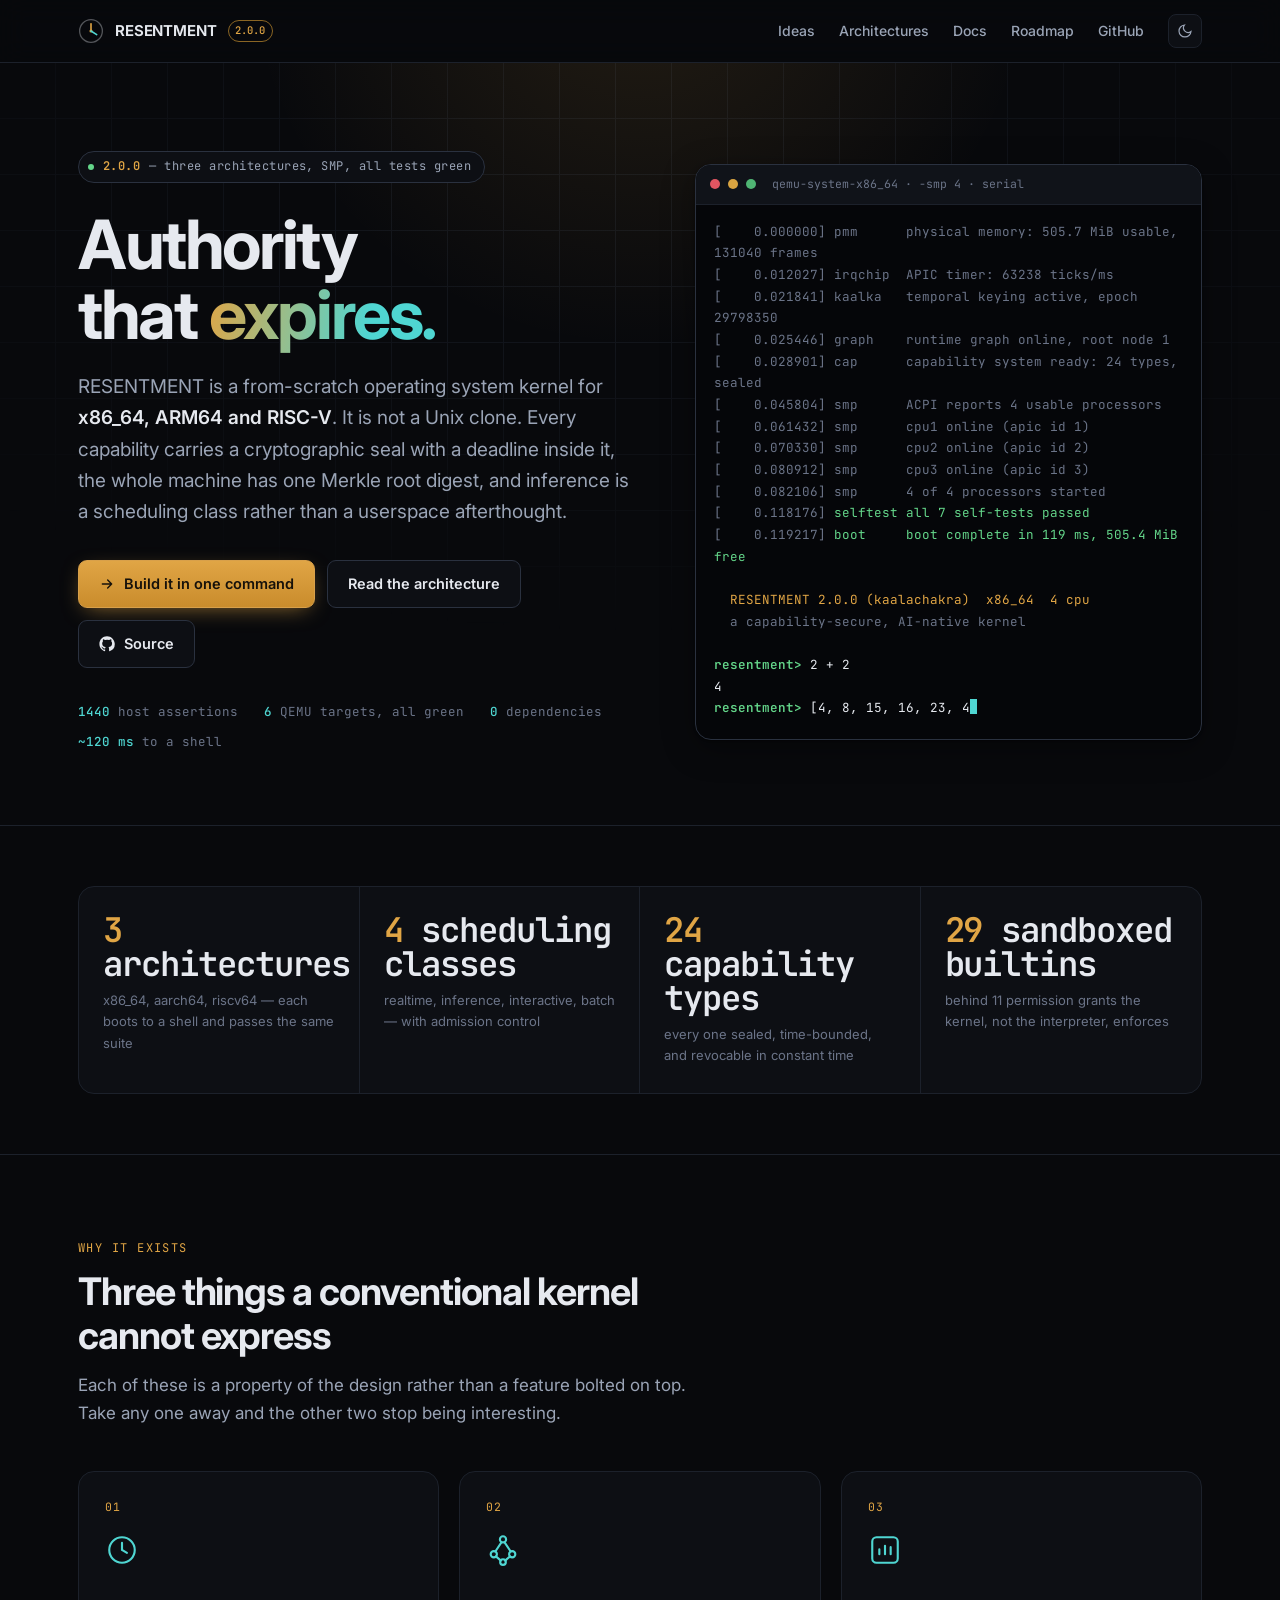
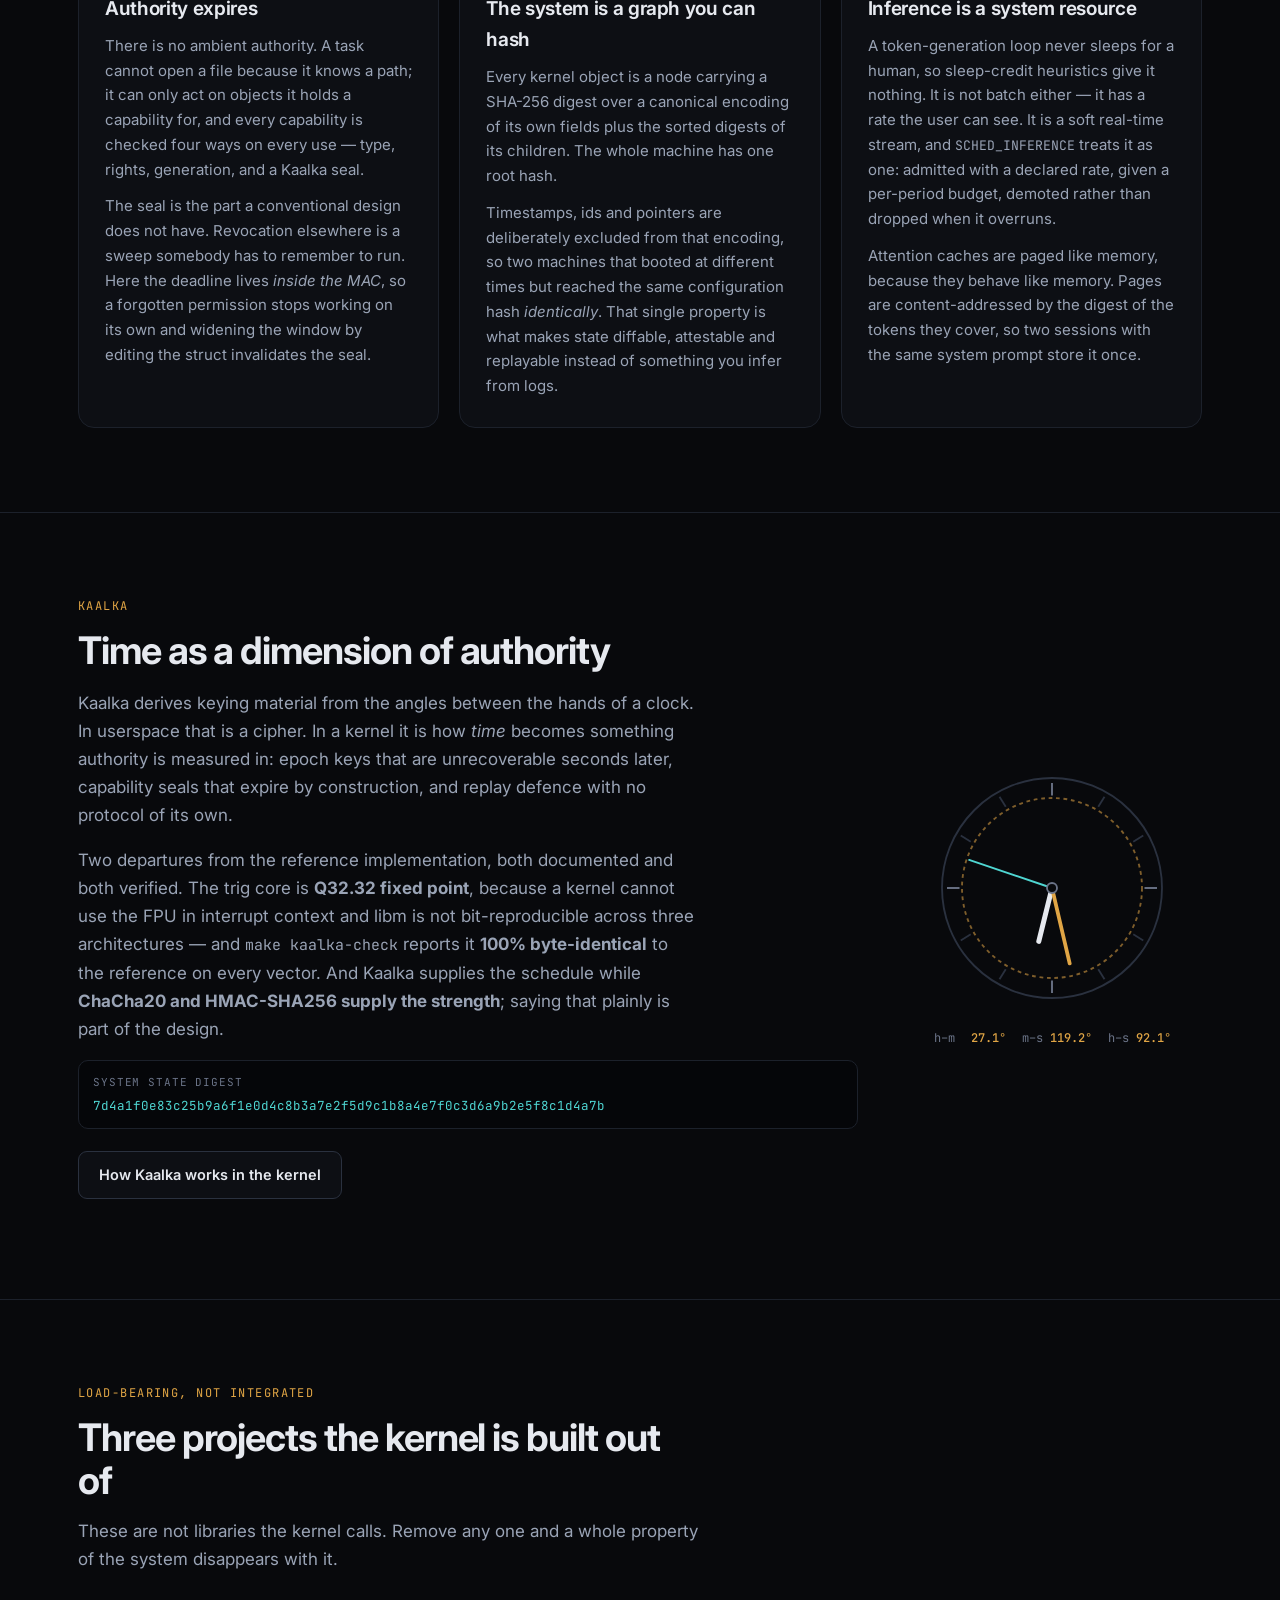
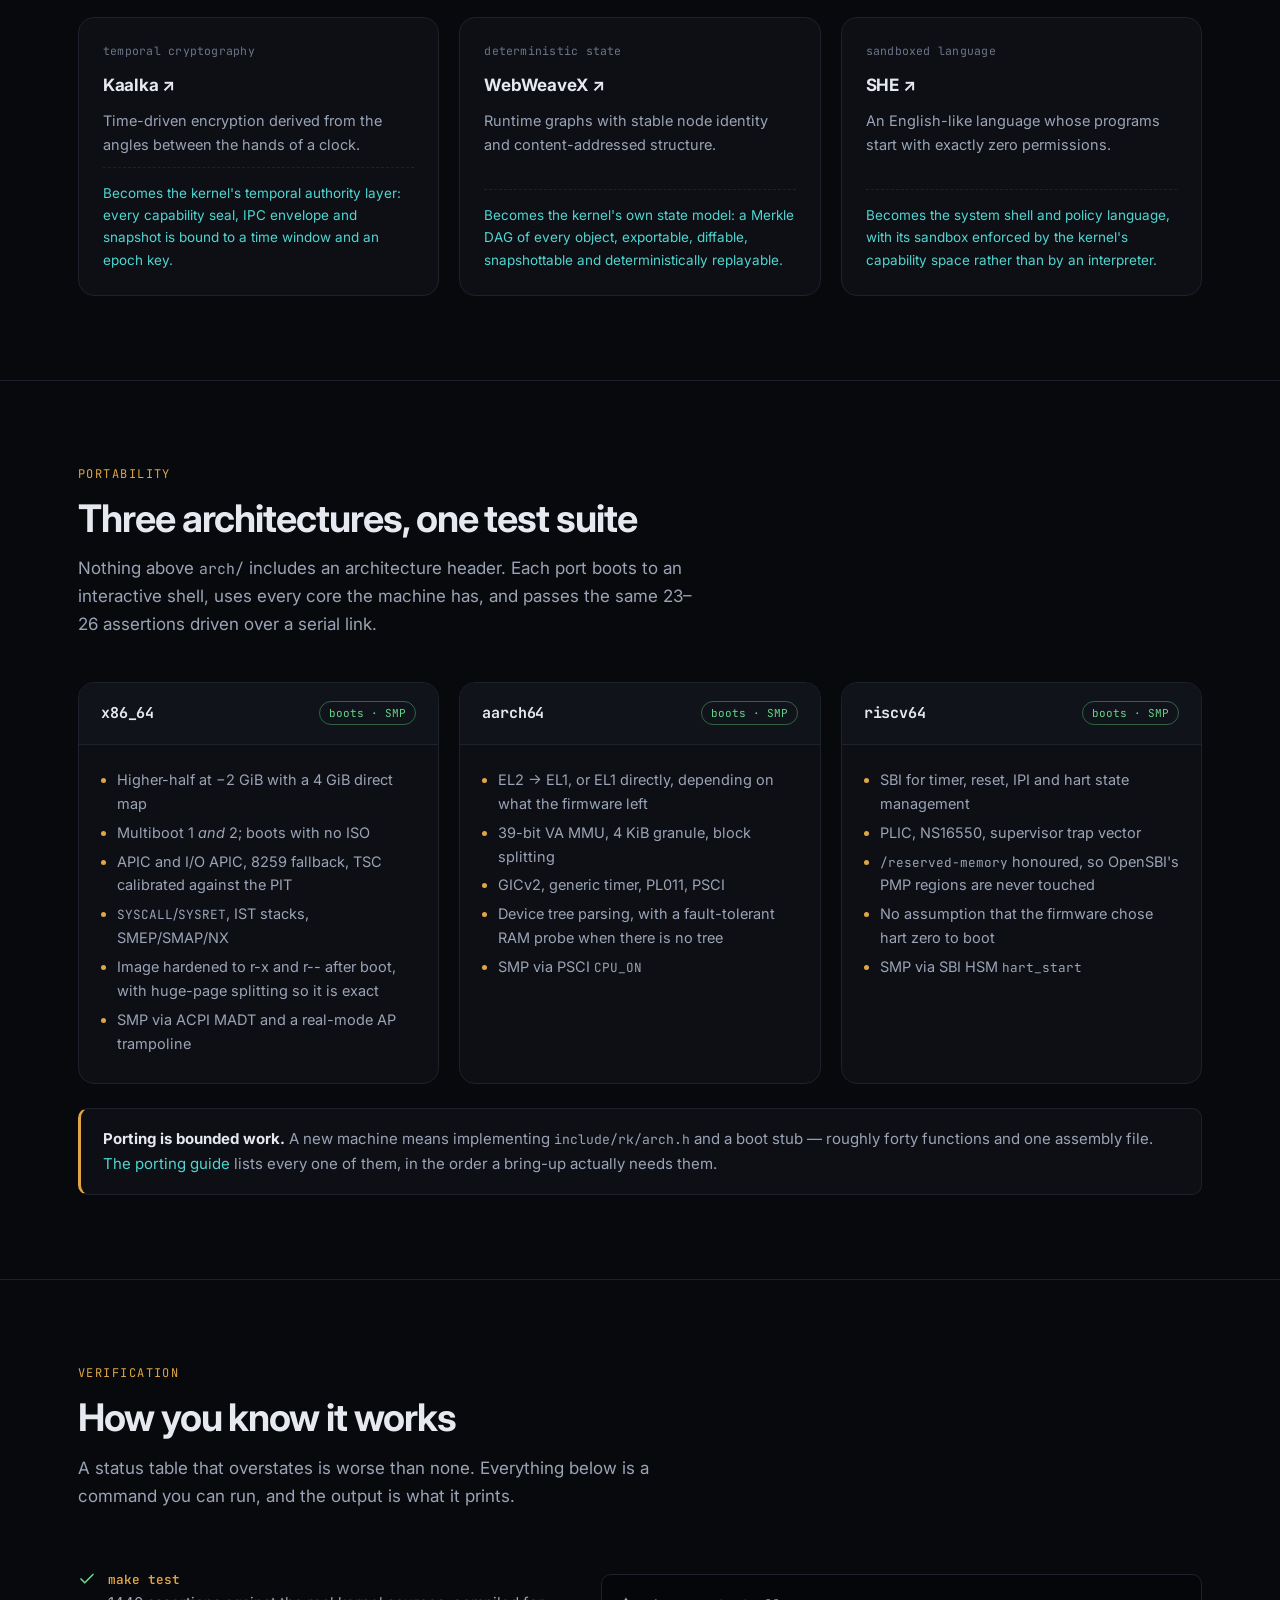
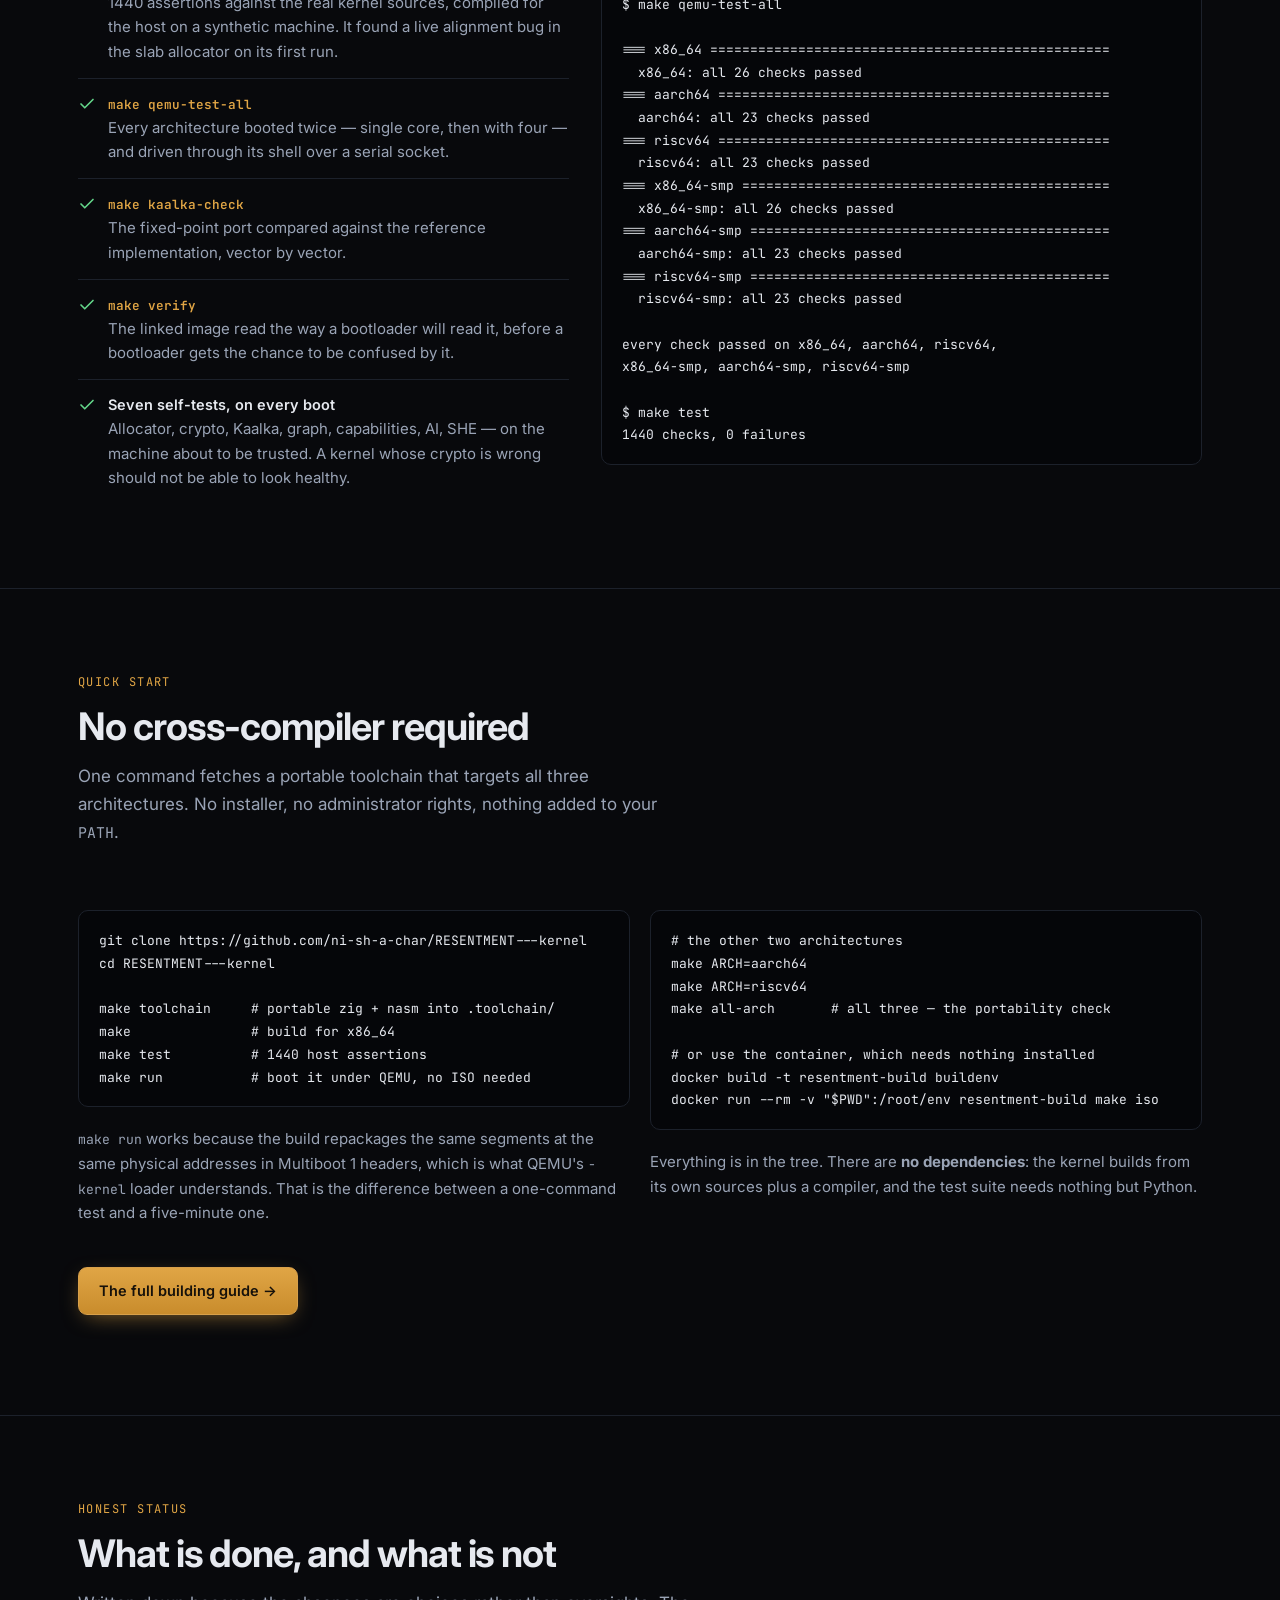
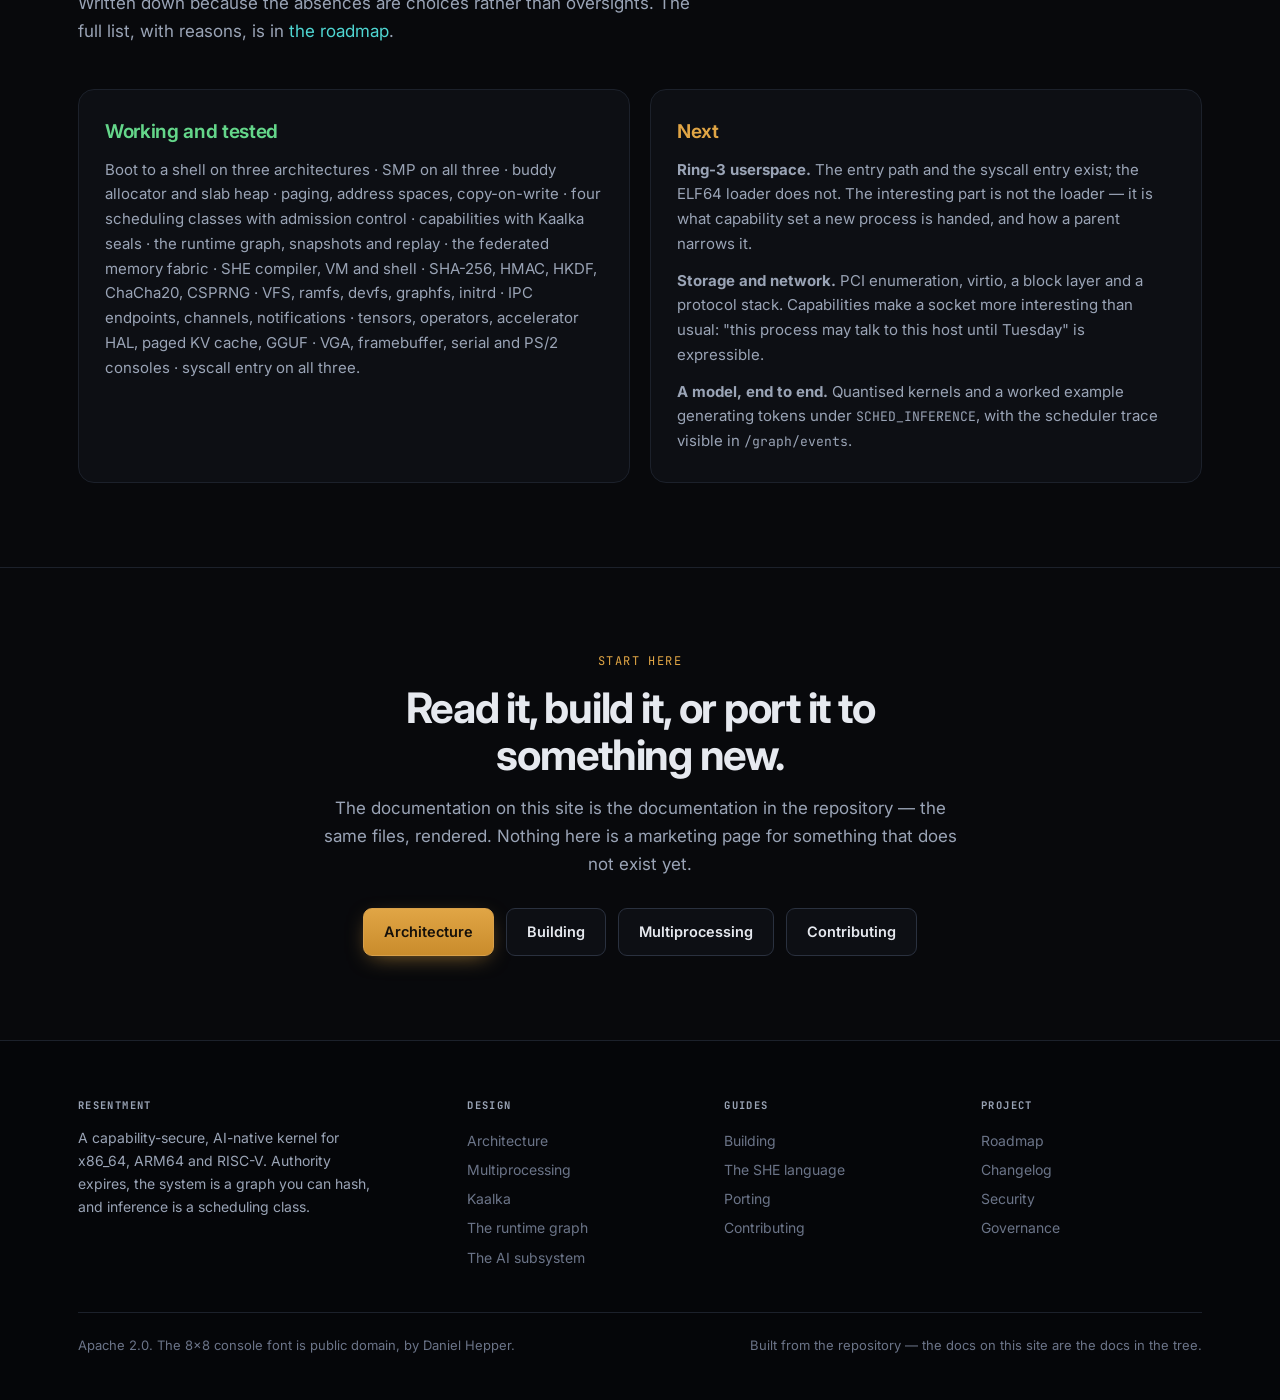
==== web/index.html @ 6e33d7c9 "Add the documentation site, the project files, and version 2.0.0 A kernel nobody can evaluate is a k" ====
<!doctype html>
<html lang="en" data-theme="dark">
<head>
<meta charset="utf-8">
<meta name="viewport" content="width=device-width, initial-scale=1">
<title>RESENTMENT — a capability-secure, AI-native kernel</title>
<meta name="description" content="RESENTMENT is a from-scratch operating system kernel for x86_64, ARM64 and RISC-V. Authority expires by construction, the whole machine has one Merkle root digest, and inference is a first-class scheduling class.">
<meta name="theme-color" content="#08090c">
<link rel="canonical" href="https://ni-sh-a-char.github.io/RESENTMENT---kernel/">

<meta property="og:type" content="website">
<meta property="og:title" content="RESENTMENT — a capability-secure, AI-native kernel">
<meta property="og:description" content="Authority expires. The system is a graph you can hash. Inference is a scheduling class. Three architectures, SMP, 1440 host assertions and six QEMU targets.">
<meta property="og:url" content="https://ni-sh-a-char.github.io/RESENTMENT---kernel/">
<meta property="og:image" content="https://ni-sh-a-char.github.io/RESENTMENT---kernel/og.svg">
<meta name="twitter:card" content="summary_large_image">

<link rel="icon" href="favicon.svg" type="image/svg+xml">
<link rel="preconnect" href="https://fonts.googleapis.com">
<link rel="preconnect" href="https://fonts.gstatic.com" crossorigin>
<link href="https://fonts.googleapis.com/css2?family=Inter:wght@400;500;600;700&family=JetBrains+Mono:wght@400;500;600&display=swap" rel="stylesheet">
<link rel="stylesheet" href="style.css">
<script>
try {
  var t = localStorage.getItem("resentment-theme");
  if (t) document.documentElement.setAttribute("data-theme", t);
} catch (e) {}
</script>
</head>
<body>

<header class="top">
  <div class="wrap">
    <a class="brand" href="index.html">
      <svg viewBox="0 0 32 32" fill="none" aria-hidden="true">
        <circle cx="16" cy="16" r="14" stroke="currentColor" stroke-width="1.6" opacity=".35"/>
        <circle cx="16" cy="16" r="1.9" fill="#e0a545"/>
        <path d="M16 16V7" stroke="#e0a545" stroke-width="2" stroke-linecap="round"/>
        <path d="M16 16l7 4.5" stroke="#4fd6d2" stroke-width="2" stroke-linecap="round"/>
      </svg>
      RESENTMENT
      <span class="ver">2.0.0</span>
    </a>
    <nav>
      <a href="#ideas" class="hide-sm">Ideas</a>
      <a href="#arch" class="hide-sm">Architectures</a>
      <a href="architecture.html">Docs</a>
      <a href="roadmap.html" class="hide-sm">Roadmap</a>
      <a href="https://github.com/ni-sh-a-char/RESENTMENT---kernel" target="_blank" rel="noopener">GitHub</a>
      <button class="icon-btn" id="theme" type="button" aria-label="Switch between light and dark">
        <svg viewBox="0 0 24 24" fill="none" stroke="currentColor" stroke-width="1.8" stroke-linecap="round"><path d="M21 12.8A9 9 0 1 1 11.2 3a7 7 0 0 0 9.8 9.8z"/></svg>
      </button>
    </nav>
  </div>
</header>

<!-- ============================================================ hero -->
<div class="hero">
  <div class="wrap">
    <div class="hero-grid">
      <div>
        <span class="eyebrow"><span class="pulse"></span> <b>2.0.0</b> — three architectures, SMP, all tests green</span>

        <h1 class="display">Authority<br>that <span class="grad">expires.</span></h1>

        <p class="lede">
          RESENTMENT is a from-scratch operating system kernel for <strong>x86_64,
          ARM64 and RISC-V</strong>. It is not a Unix clone. Every capability
          carries a cryptographic seal with a deadline inside it, the whole
          machine has one Merkle root digest, and inference is a scheduling
          class rather than a userspace afterthought.
        </p>

        <div class="cta">
          <a class="btn primary" href="building.html">
            <svg viewBox="0 0 24 24" fill="none" stroke="currentColor" stroke-width="2" stroke-linecap="round" stroke-linejoin="round"><path d="M5 12h14M13 6l6 6-6 6"/></svg>
            Build it in one command
          </a>
          <a class="btn" href="architecture.html">Read the architecture</a>
          <a class="btn" href="https://github.com/ni-sh-a-char/RESENTMENT---kernel" target="_blank" rel="noopener">
            <svg viewBox="0 0 24 24" fill="currentColor" aria-hidden="true"><path d="M12 .5C5.7.5.6 5.6.6 11.9c0 5 3.3 9.3 7.8 10.8.6.1.8-.2.8-.6v-2c-3.2.7-3.9-1.5-3.9-1.5-.5-1.3-1.3-1.7-1.3-1.7-1-.7.1-.7.1-.7 1.2.1 1.8 1.2 1.8 1.2 1 1.8 2.7 1.3 3.4 1 .1-.8.4-1.3.8-1.6-2.6-.3-5.3-1.3-5.3-5.8 0-1.3.5-2.3 1.2-3.1-.1-.3-.5-1.5.1-3.1 0 0 1-.3 3.2 1.2a11 11 0 0 1 5.8 0c2.2-1.5 3.2-1.2 3.2-1.2.6 1.6.2 2.8.1 3.1.8.8 1.2 1.8 1.2 3.1 0 4.5-2.7 5.5-5.3 5.8.4.4.8 1.1.8 2.2v3.3c0 .3.2.7.8.6a11.4 11.4 0 0 0 7.8-10.8C23.4 5.6 18.3.5 12 .5z"/></svg>
            Source
          </a>
        </div>

        <div class="hero-meta">
          <span><b>1440</b> host assertions</span>
          <span><b>6</b> QEMU targets, all green</span>
          <span><b>0</b> dependencies</span>
          <span><b>~120 ms</b> to a shell</span>
        </div>
      </div>

      <!-- The transcript below is real output, kept in the markup so it reads
           correctly without JavaScript; site.js retypes it. -->
      <div class="term">
        <div class="term-bar"><i></i><i></i><i></i><span>qemu-system-x86_64 · -smp 4 · serial</span></div>
        <div class="term-body" id="term"><span class="t">[    0.000000] </span><span class="t">pmm      physical memory: 505.7 MiB usable, 131040 frames</span>
<span class="t">[    0.021841] </span><span class="t">kaalka   temporal keying active, epoch 29798350</span>
<span class="t">[    0.025446] </span><span class="t">graph    runtime graph online, root node 1</span>
<span class="t">[    0.045804] </span><span class="t">smp      ACPI reports 4 usable processors</span>
<span class="t">[    0.082106] </span><span class="t">smp      4 of 4 processors started</span>
<span class="t">[    0.118176] </span><span class="ok">selftest all 7 self-tests passed</span>
<span class="t">[    0.119217] </span><span class="ok">boot     boot complete in 119 ms, 505.4 MiB free</span>

<span class="k">  RESENTMENT 2.0.0 (kaalachakra)  x86_64  4 cpu</span>
<span class="cm">  a capability-secure, AI-native kernel</span>

<span class="p">resentment&gt; </span>2 + 2
<span class="in">4</span>
<span class="p">resentment&gt; </span>now()
<span class="k">not allowed to now.</span>
<span class="cm">  This script was not granted permission to read the clock.</span>
<span class="p">resentment&gt; </span>.allow time
<span class="ok">granted permission to read the clock</span>
<span class="p">resentment&gt; </span>.digest
<span class="d">7d4a1f0e83c25b9a6f1e0d4c8b3a7e2f5d9c1b8a4e7f0c3d6a9b2e5f8c1d4a7b</span></div>
      </div>
    </div>
  </div>
</div>

<!-- =========================================================== stats -->
<section class="tight">
  <div class="wrap">
    <div class="stats">
      <div class="stat"><div class="n"><em>3</em> architectures</div><div class="l">x86_64, aarch64, riscv64 — each boots to a shell and passes the same suite</div></div>
      <div class="stat"><div class="n"><em>4</em> scheduling classes</div><div class="l">realtime, inference, interactive, batch — with admission control</div></div>
      <div class="stat"><div class="n"><em>24</em> capability types</div><div class="l">every one sealed, time-bounded, and revocable in constant time</div></div>
      <div class="stat"><div class="n"><em>29</em> sandboxed builtins</div><div class="l">behind 11 permission grants the kernel, not the interpreter, enforces</div></div>
    </div>
  </div>
</section>

<!-- =========================================================== ideas -->
<section id="ideas">
  <div class="wrap">
    <div class="sec-head">
      <div class="sec-kicker">Why it exists</div>
      <h2>Three things a conventional kernel cannot express</h2>
      <p>Each of these is a property of the design rather than a feature bolted on top. Take any one away and the other two stop being interesting.</p>
    </div>

    <div class="grid-3">
      <div class="card">
        <span class="num">01</span>
        <svg class="glyph" viewBox="0 0 24 24" fill="none" stroke="currentColor" stroke-width="1.5"><circle cx="12" cy="12" r="9"/><path d="M12 7v5l3.5 2" stroke-linecap="round"/></svg>
        <h3>Authority expires</h3>
        <p>There is no ambient authority. A task cannot open a file because it knows a path; it can only act on objects it holds a capability for, and every capability is checked four ways on every use — type, rights, generation, and a Kaalka seal.</p>
        <p>The seal is the part a conventional design does not have. Revocation elsewhere is a sweep somebody has to remember to run. Here the deadline lives <em>inside the MAC</em>, so a forgotten permission stops working on its own and widening the window by editing the struct invalidates the seal.</p>
      </div>

      <div class="card">
        <span class="num">02</span>
        <svg class="glyph" viewBox="0 0 24 24" fill="none" stroke="currentColor" stroke-width="1.5"><circle cx="12" cy="4.5" r="2.2"/><circle cx="5.5" cy="15" r="2.2"/><circle cx="18.5" cy="15" r="2.2"/><circle cx="12" cy="20.5" r="2"/><path d="M11 6.4 6.7 12.9M13 6.4l4.3 6.5M7 16.5l3.5 3M17 16.5l-3.5 3" stroke-linecap="round"/></svg>
        <h3>The system is a graph you can hash</h3>
        <p>Every kernel object is a node carrying a SHA-256 digest over a canonical encoding of its own fields plus the sorted digests of its children. The whole machine has one root hash.</p>
        <p>Timestamps, ids and pointers are deliberately excluded from that encoding, so two machines that booted at different times but reached the same configuration hash <em>identically</em>. That single property is what makes state diffable, attestable and replayable instead of something you infer from logs.</p>
      </div>

      <div class="card">
        <span class="num">03</span>
        <svg class="glyph" viewBox="0 0 24 24" fill="none" stroke="currentColor" stroke-width="1.5"><rect x="3" y="3" width="18" height="18" rx="3"/><path d="M8 15v-3.5M12 15V9M16 15v-5" stroke-linecap="round"/></svg>
        <h3>Inference is a system resource</h3>
        <p>A token-generation loop never sleeps for a human, so sleep-credit heuristics give it nothing. It is not batch either — it has a rate the user can see. It is a soft real-time stream, and <code>SCHED_INFERENCE</code> treats it as one: admitted with a declared rate, given a per-period budget, demoted rather than dropped when it overruns.</p>
        <p>Attention caches are paged like memory, because they behave like memory. Pages are content-addressed by the digest of the tokens they cover, so two sessions with the same system prompt store it once.</p>
      </div>
    </div>
  </div>
</section>

<!-- ========================================================== kaalka -->
<section>
  <div class="wrap">
    <div class="clockrow">
      <div>
        <div class="sec-kicker">Kaalka</div>
        <h2 style="font-size:clamp(26px,3.2vw,38px);letter-spacing:-.028em;margin:0 0 16px;font-weight:680;line-height:1.14">Time as a dimension of authority</h2>
        <p style="color:var(--fg-muted);font-size:17px;max-width:56ch">
          Kaalka derives keying material from the angles between the hands of a
          clock. In userspace that is a cipher. In a kernel it is how <em>time</em>
          becomes something authority is measured in: epoch keys that are
          unrecoverable seconds later, capability seals that expire by
          construction, and replay defence with no protocol of its own.
        </p>
        <p style="color:var(--fg-muted);font-size:17px;max-width:56ch">
          Two departures from the reference implementation, both documented and
          both verified. The trig core is <strong>Q32.32 fixed point</strong>,
          because a kernel cannot use the FPU in interrupt context and libm is
          not bit-reproducible across three architectures — and
          <code>make kaalka-check</code> reports it <strong>100% byte-identical</strong>
          to the reference on every vector. And Kaalka supplies the schedule
          while <strong>ChaCha20 and HMAC-SHA256 supply the strength</strong>;
          saying that plainly is part of the design.
        </p>
        <div class="digest">
          <span class="label">system state digest</span>
          7d4a1f0e83c25b9a6f1e0d4c8b3a7e2f5d9c1b8a4e7f0c3d6a9b2e5f8c1d4a7b
        </div>
        <p style="margin-top:22px"><a class="btn" href="kaalka.html">How Kaalka works in the kernel</a></p>
      </div>

      <div class="clock-wrap">
        <svg class="clock" id="clock" viewBox="0 0 200 200" role="img" aria-label="A clock showing the current time, with the angles between its hands">
          <circle class="face" cx="100" cy="100" r="88"/>
          <circle class="arc" cx="100" cy="100" r="72"/>
          <g class="tick">
            <line x1="100" y1="16"  x2="100" y2="26"  class="tick major"/>
            <line x1="184" y1="100" x2="174" y2="100" class="tick major"/>
            <line x1="100" y1="184" x2="100" y2="174" class="tick major"/>
            <line x1="16"  y1="100" x2="26"  y2="100" class="tick major"/>
            <line x1="142" y1="27"  x2="137" y2="35"/>
            <line x1="173" y1="58"  x2="165" y2="63"/>
            <line x1="173" y1="142" x2="165" y2="137"/>
            <line x1="142" y1="173" x2="137" y2="165"/>
            <line x1="58"  y1="173" x2="63"  y2="165"/>
            <line x1="27"  y1="142" x2="35"  y2="137"/>
            <line x1="27"  y1="58"  x2="35"  y2="63"/>
            <line x1="58"  y1="27"  x2="63"  y2="35"/>
          </g>
          <line class="hand-h" x1="100" y1="100" x2="100" y2="56"/>
          <line class="hand-m" x1="100" y1="100" x2="100" y2="38"/>
          <line class="hand-s" x1="100" y1="100" x2="100" y2="30"/>
          <circle class="pin" cx="100" cy="100" r="4"/>
        </svg>
        <div class="angles" id="angles">h–m <b>—</b><span>m–s <b>—</b></span><span>h–s <b>—</b></span></div>
      </div>
    </div>
  </div>
</section>

<!-- ==================================================== dependencies -->
<section>
  <div class="wrap">
    <div class="sec-head">
      <div class="sec-kicker">Load-bearing, not integrated</div>
      <h2>Three projects the kernel is built out of</h2>
      <p>These are not libraries the kernel calls. Remove any one and a whole property of the system disappears with it.</p>
    </div>

    <div class="deps">
      <div class="dep">
        <span class="what">temporal cryptography</span>
        <h4><a href="https://github.com/PIYUSH-MISHRA-00/Kaalka-Encryption-Algorithm" target="_blank" rel="noopener">Kaalka ↗</a></h4>
        <p>Time-driven encryption derived from the angles between the hands of a clock.</p>
        <div class="role">Becomes the kernel's temporal authority layer: every capability seal, IPC envelope and snapshot is bound to a time window and an epoch key.</div>
      </div>
      <div class="dep">
        <span class="what">deterministic state</span>
        <h4><a href="https://github.com/ni-sh-a-char/WebWeaveX" target="_blank" rel="noopener">WebWeaveX ↗</a></h4>
        <p>Runtime graphs with stable node identity and content-addressed structure.</p>
        <div class="role">Becomes the kernel's own state model: a Merkle DAG of every object, exportable, diffable, snapshottable and deterministically replayable.</div>
      </div>
      <div class="dep">
        <span class="what">sandboxed language</span>
        <h4><a href="https://github.com/ni-sh-a-char/SHE" target="_blank" rel="noopener">SHE ↗</a></h4>
        <p>An English-like language whose programs start with exactly zero permissions.</p>
        <div class="role">Becomes the system shell and policy language, with its sandbox enforced by the kernel's capability space rather than by an interpreter.</div>
      </div>
    </div>
  </div>
</section>

<!-- ==================================================== architectures -->
<section id="arch">
  <div class="wrap">
    <div class="sec-head">
      <div class="sec-kicker">Portability</div>
      <h2>Three architectures, one test suite</h2>
      <p>Nothing above <code>arch/</code> includes an architecture header. Each port boots to an interactive shell, uses every core the machine has, and passes the same 23–26 assertions driven over a serial link.</p>
    </div>

    <div class="arches">
      <div class="arch">
        <header><h3>x86_64</h3><span class="state">boots · SMP</span></header>
        <ul>
          <li>Higher-half at −2 GiB with a 4 GiB direct map</li>
          <li>Multiboot 1 <em>and</em> 2; boots with no ISO</li>
          <li>APIC and I/O APIC, 8259 fallback, TSC calibrated against the PIT</li>
          <li><code>SYSCALL</code>/<code>SYSRET</code>, IST stacks, SMEP/SMAP/NX</li>
          <li>Image hardened to r-x and r-- after boot, with huge-page splitting so it is exact</li>
          <li>SMP via ACPI MADT and a real-mode AP trampoline</li>
        </ul>
      </div>
      <div class="arch">
        <header><h3>aarch64</h3><span class="state">boots · SMP</span></header>
        <ul>
          <li>EL2 → EL1, or EL1 directly, depending on what the firmware left</li>
          <li>39-bit VA MMU, 4 KiB granule, block splitting</li>
          <li>GICv2, generic timer, PL011, PSCI</li>
          <li>Device tree parsing, with a fault-tolerant RAM probe when there is no tree</li>
          <li>SMP via PSCI <code>CPU_ON</code></li>
        </ul>
      </div>
      <div class="arch">
        <header><h3>riscv64</h3><span class="state">boots · SMP</span></header>
        <ul>
          <li>SBI for timer, reset, IPI and hart state management</li>
          <li>PLIC, NS16550, supervisor trap vector</li>
          <li><code>/reserved-memory</code> honoured, so OpenSBI's PMP regions are never touched</li>
          <li>No assumption that the firmware chose hart zero to boot</li>
          <li>SMP via SBI HSM <code>hart_start</code></li>
        </ul>
      </div>
    </div>

    <div class="callout" style="margin-top:24px">
      <b>Porting is bounded work.</b> A new machine means implementing
      <code>include/rk/arch.h</code> and a boot stub — roughly forty functions
      and one assembly file. <a href="porting.html">The porting guide</a> lists
      every one of them, in the order a bring-up actually needs them.
    </div>
  </div>
</section>

<!-- ==================================================== verification -->
<section>
  <div class="wrap">
    <div class="sec-head">
      <div class="sec-kicker">Verification</div>
      <h2>How you know it works</h2>
      <p>A status table that overstates is worse than none. Everything below is a command you can run, and the output is what it prints.</p>
    </div>

    <div class="verify">
      <ul class="checklist">
        <li>
          <svg viewBox="0 0 24 24" fill="none" stroke="currentColor" stroke-width="2.2" stroke-linecap="round" stroke-linejoin="round"><path d="M20 6 9 17l-5-5"/></svg>
          <div><b><code>make test</code></b>1440 assertions against the real kernel sources, compiled for the host on a synthetic machine. It found a live alignment bug in the slab allocator on its first run.</div>
        </li>
        <li>
          <svg viewBox="0 0 24 24" fill="none" stroke="currentColor" stroke-width="2.2" stroke-linecap="round" stroke-linejoin="round"><path d="M20 6 9 17l-5-5"/></svg>
          <div><b><code>make qemu-test-all</code></b>Every architecture booted twice — single core, then with four — and driven through its shell over a serial socket.</div>
        </li>
        <li>
          <svg viewBox="0 0 24 24" fill="none" stroke="currentColor" stroke-width="2.2" stroke-linecap="round" stroke-linejoin="round"><path d="M20 6 9 17l-5-5"/></svg>
          <div><b><code>make kaalka-check</code></b>The fixed-point port compared against the reference implementation, vector by vector.</div>
        </li>
        <li>
          <svg viewBox="0 0 24 24" fill="none" stroke="currentColor" stroke-width="2.2" stroke-linecap="round" stroke-linejoin="round"><path d="M20 6 9 17l-5-5"/></svg>
          <div><b><code>make verify</code></b>The linked image read the way a bootloader will read it, before a bootloader gets the chance to be confused by it.</div>
        </li>
        <li>
          <svg viewBox="0 0 24 24" fill="none" stroke="currentColor" stroke-width="2.2" stroke-linecap="round" stroke-linejoin="round"><path d="M20 6 9 17l-5-5"/></svg>
          <div><b>Seven self-tests, on every boot</b>Allocator, crypto, Kaalka, graph, capabilities, AI, SHE — on the machine about to be trusted. A kernel whose crypto is wrong should not be able to look healthy.</div>
        </li>
      </ul>

      <div class="code">
        <button class="copy" type="button" aria-label="Copy">copy</button>
<pre><code>$ make qemu-test-all

=== x86_64 ==================================================
  x86_64: all 26 checks passed
=== aarch64 =================================================
  aarch64: all 23 checks passed
=== riscv64 =================================================
  riscv64: all 23 checks passed
=== x86_64-smp ==============================================
  x86_64-smp: all 26 checks passed
=== aarch64-smp =============================================
  aarch64-smp: all 23 checks passed
=== riscv64-smp =============================================
  riscv64-smp: all 23 checks passed

every check passed on x86_64, aarch64, riscv64,
x86_64-smp, aarch64-smp, riscv64-smp

$ make test
1440 checks, 0 failures</code></pre>
      </div>
    </div>
  </div>
</section>

<!-- ===================================================== quick start -->
<section>
  <div class="wrap">
    <div class="sec-head">
      <div class="sec-kicker">Quick start</div>
      <h2>No cross-compiler required</h2>
      <p>One command fetches a portable toolchain that targets all three architectures. No installer, no administrator rights, nothing added to your <code>PATH</code>.</p>
    </div>

    <div class="grid-2">
      <div>
        <div class="code">
          <button class="copy" type="button" aria-label="Copy">copy</button>
<pre><code>git clone https://github.com/ni-sh-a-char/RESENTMENT---kernel
cd RESENTMENT---kernel

make toolchain     # portable zig + nasm into .toolchain/
make               # build for x86_64
make test          # 1440 host assertions
make run           # boot it under QEMU, no ISO needed</code></pre>
        </div>
        <p style="color:var(--fg-muted);font-size:15px">
          <code>make run</code> works because the build repackages the same
          segments at the same physical addresses in Multiboot 1 headers, which
          is what QEMU's <code>-kernel</code> loader understands. That is the
          difference between a one-command test and a five-minute one.
        </p>
      </div>

      <div>
        <div class="code">
          <button class="copy" type="button" aria-label="Copy">copy</button>
<pre><code># the other two architectures
make ARCH=aarch64
make ARCH=riscv64
make all-arch       # all three — the portability check

# or use the container, which needs nothing installed
docker build -t resentment-build buildenv
docker run --rm -v "$PWD":/root/env resentment-build make iso</code></pre>
        </div>
        <p style="color:var(--fg-muted);font-size:15px">
          Everything is in the tree. There are <strong>no dependencies</strong>:
          the kernel builds from its own sources plus a compiler, and the test
          suite needs nothing but Python.
        </p>
      </div>
    </div>

    <p style="margin-top:26px"><a class="btn primary" href="building.html">The full building guide →</a></p>
  </div>
</section>

<!-- ========================================================== status -->
<section>
  <div class="wrap">
    <div class="sec-head">
      <div class="sec-kicker">Honest status</div>
      <h2>What is done, and what is not</h2>
      <p>Written down because the absences are choices rather than oversights. The full list, with reasons, is in <a href="roadmap.html">the roadmap</a>.</p>
    </div>

    <div class="grid-2">
      <div class="card">
        <h3 style="color:var(--green)">Working and tested</h3>
        <p>Boot to a shell on three architectures · SMP on all three · buddy allocator and slab heap · paging, address spaces, copy-on-write · four scheduling classes with admission control · capabilities with Kaalka seals · the runtime graph, snapshots and replay · the federated memory fabric · SHE compiler, VM and shell · SHA-256, HMAC, HKDF, ChaCha20, CSPRNG · VFS, ramfs, devfs, graphfs, initrd · IPC endpoints, channels, notifications · tensors, operators, accelerator HAL, paged KV cache, GGUF · VGA, framebuffer, serial and PS/2 consoles · syscall entry on all three.</p>
      </div>
      <div class="card">
        <h3 style="color:var(--brass)">Next</h3>
        <p><strong>Ring-3 userspace.</strong> The entry path and the syscall entry exist; the ELF64 loader does not. The interesting part is not the loader — it is what capability set a new process is handed, and how a parent narrows it.</p>
        <p><strong>Storage and network.</strong> PCI enumeration, virtio, a block layer and a protocol stack. Capabilities make a socket more interesting than usual: "this process may talk to this host until Tuesday" is expressible.</p>
        <p><strong>A model, end to end.</strong> Quantised kernels and a worked example generating tokens under <code>SCHED_INFERENCE</code>, with the scheduler trace visible in <code>/graph/events</code>.</p>
      </div>
    </div>
  </div>
</section>

<!-- ============================================================= cta -->
<section style="border-bottom:0">
  <div class="wrap" style="text-align:center">
    <div class="sec-kicker" style="justify-content:center">Start here</div>
    <h2 style="font-size:clamp(28px,3.6vw,42px);letter-spacing:-.03em;margin:0 auto 16px;max-width:20ch;line-height:1.12;font-weight:700">Read it, build it, or port it to something new.</h2>
    <p style="color:var(--fg-muted);font-size:17px;max-width:58ch;margin:0 auto 30px">
      The documentation on this site is the documentation in the repository —
      the same files, rendered. Nothing here is a marketing page for something
      that does not exist yet.
    </p>
    <div class="cta" style="justify-content:center">
      <a class="btn primary" href="architecture.html">Architecture</a>
      <a class="btn" href="building.html">Building</a>
      <a class="btn" href="smp.html">Multiprocessing</a>
      <a class="btn" href="contributing.html">Contributing</a>
    </div>
  </div>
</section>

<footer class="site">
  <div class="wrap">
    <div class="cols">
      <div>
        <h5>RESENTMENT</h5>
        <p class="about">A capability-secure, AI-native kernel for x86_64, ARM64 and RISC-V. Authority expires, the system is a graph you can hash, and inference is a scheduling class.</p>
      </div>
      <div>
        <h5>Design</h5>
        <a href="architecture.html">Architecture</a>
        <a href="smp.html">Multiprocessing</a>
        <a href="kaalka.html">Kaalka</a>
        <a href="graph.html">The runtime graph</a>
        <a href="ai.html">The AI subsystem</a>
      </div>
      <div>
        <h5>Guides</h5>
        <a href="building.html">Building</a>
        <a href="she.html">The SHE language</a>
        <a href="porting.html">Porting</a>
        <a href="contributing.html">Contributing</a>
      </div>
      <div>
        <h5>Project</h5>
        <a href="roadmap.html">Roadmap</a>
        <a href="changelog.html">Changelog</a>
        <a href="security.html">Security</a>
        <a href="governance.html">Governance</a>
      </div>
    </div>
    <div class="legal">
      <span>Apache 2.0. The 8x8 console font is public domain, by Daniel Hepper.</span>
      <span>Built from the repository — the docs on this site are the docs in the tree.</span>
    </div>
  </div>
</footer>

<script src="site.js"></script>
</body>
</html>
---- web/style.css ----
/* SPDX-License-Identifier: Apache-2.0
 * RESENTMENT — documentation site.
 *
 * One stylesheet, no framework, no build step. The palette is two accents on a
 * near-black ground: brass for time (Kaalka reads the angles between clock
 * hands) and cyan for the digest (every object in the kernel is a hash). They
 * never appear on the same element.
 */

/* ------------------------------------------------------------- tokens */

:root {
  --bg:            #08090c;
  --bg-raised:     #0d0f14;
  --bg-sunken:     #050609;
  --panel:         #101319;
  --line:          #1c212b;
  --line-strong:   #2a313f;

  --fg:            #e6e9ef;
  --fg-muted:      #9aa4b6;
  --fg-faint:      #6b7488;

  --brass:         #e0a545;
  --brass-dim:     #8a6524;
  --cyan:          #4fd6d2;
  --cyan-dim:      #1f6f6d;
  --violet:        #9d8cff;
  --red:           #ff6b6b;
  --green:         #64d68a;

  --radius:        10px;
  --radius-lg:     16px;
  --maxw:          1180px;

  --sans: "Inter", ui-sans-serif, system-ui, -apple-system, "Segoe UI", Roboto,
          "Helvetica Neue", Arial, sans-serif;
  --mono: "JetBrains Mono", ui-monospace, SFMono-Regular, "SF Mono", Menlo,
          Consolas, "Liberation Mono", monospace;

  --shadow: 0 1px 2px rgba(0,0,0,.4), 0 8px 32px rgba(0,0,0,.35);
}

[data-theme="light"] {
  --bg:            #fbfbfd;
  --bg-raised:     #ffffff;
  --bg-sunken:     #f2f3f7;
  --panel:         #ffffff;
  --line:          #e3e6ee;
  --line-strong:   #cdd3e0;

  --fg:            #12151c;
  --fg-muted:      #545c6d;
  --fg-faint:      #7d8698;

  --brass:         #9a6a10;
  --brass-dim:     #d8b478;
  --cyan:          #0d7d79;
  --cyan-dim:      #86cfcc;
  --violet:        #5b45d6;

  --shadow: 0 1px 2px rgba(16,20,30,.06), 0 8px 28px rgba(16,20,30,.08);
}

* { box-sizing: border-box; }

html { scroll-behavior: smooth; scroll-padding-top: 92px; }

body {
  margin: 0;
  background: var(--bg);
  color: var(--fg);
  font-family: var(--sans);
  font-size: 16px;
  line-height: 1.65;
  -webkit-font-smoothing: antialiased;
  text-rendering: optimizeLegibility;
  overflow-x: hidden;
}

::selection { background: var(--cyan-dim); color: #fff; }

a { color: var(--cyan); text-decoration: none; }
a:hover { text-decoration: underline; text-underline-offset: 3px; }

code, pre, kbd { font-family: var(--mono); font-size: .875em; }

img { max-width: 100%; }

.wrap { max-width: var(--maxw); margin: 0 auto; padding: 0 28px; }

/* ------------------------------------------------------------- header */

header.top {
  position: sticky; top: 0; z-index: 60;
  background: color-mix(in srgb, var(--bg) 86%, transparent);
  backdrop-filter: blur(14px) saturate(160%);
  border-bottom: 1px solid var(--line);
}

.top .wrap {
  display: flex; align-items: center; gap: 28px;
  height: 62px;
}

.brand {
  display: flex; align-items: center; gap: 11px;
  font-weight: 650; letter-spacing: -.01em; color: var(--fg);
  font-size: 15px; white-space: nowrap;
}
.brand:hover { text-decoration: none; }
.brand svg { width: 26px; height: 26px; flex: none; }
.brand .ver {
  font-family: var(--mono); font-size: 10.5px; font-weight: 500;
  color: var(--brass); border: 1px solid var(--brass-dim);
  padding: 1px 6px; border-radius: 999px; letter-spacing: .02em;
}

.top nav { display: flex; gap: 24px; margin-left: auto; align-items: center; }
.top nav a {
  color: var(--fg-muted); font-size: 14px; font-weight: 500;
}
.top nav a:hover { color: var(--fg); text-decoration: none; }

.icon-btn {
  display: inline-flex; align-items: center; justify-content: center;
  width: 34px; height: 34px; border-radius: 8px;
  border: 1px solid var(--line); background: var(--bg-raised);
  color: var(--fg-muted); cursor: pointer; padding: 0;
}
.icon-btn:hover { color: var(--fg); border-color: var(--line-strong); }
.icon-btn svg { width: 16px; height: 16px; }

.menu-btn { display: none; }

/* --------------------------------------------------------------- hero */

.hero {
  position: relative; overflow: hidden;
  padding: 88px 0 72px;
  border-bottom: 1px solid var(--line);
}

/* The faint grid is the kernel's own idea: everything is a node on a lattice
   whose edges you can hash. */
.hero::before {
  content: ""; position: absolute; inset: -1px;
  background:
    linear-gradient(var(--line) 1px, transparent 1px) 0 0 / 100% 56px,
    linear-gradient(90deg, var(--line) 1px, transparent 1px) 0 0 / 56px 100%;
  opacity: .5;
  mask-image: radial-gradient(ellipse 90% 70% at 50% 20%, #000 25%, transparent 78%);
  -webkit-mask-image: radial-gradient(ellipse 90% 70% at 50% 20%, #000 25%, transparent 78%);
  pointer-events: none;
}
.hero::after {
  content: ""; position: absolute; pointer-events: none;
  width: 900px; height: 900px; left: 50%; top: -560px;
  transform: translateX(-50%);
  background: radial-gradient(circle,
              color-mix(in srgb, var(--brass) 13%, transparent) 0%,
              transparent 62%);
}

.hero .wrap { position: relative; z-index: 1; }

.hero-grid {
  display: grid; grid-template-columns: minmax(0,1.05fr) minmax(0,.95fr);
  gap: 56px; align-items: center;
}

.eyebrow {
  display: inline-flex; align-items: center; gap: 9px;
  font-family: var(--mono); font-size: 12px; letter-spacing: .04em;
  color: var(--fg-muted);
  border: 1px solid var(--line-strong); border-radius: 999px;
  padding: 5px 13px 5px 9px; margin-bottom: 26px;
  background: var(--bg-raised);
}
.eyebrow b { color: var(--brass); font-weight: 600; }
.pulse {
  width: 6px; height: 6px; border-radius: 50%; background: var(--green);
  box-shadow: 0 0 0 0 color-mix(in srgb, var(--green) 60%, transparent);
  animation: pulse 2.4s infinite;
}
@keyframes pulse {
  0%   { box-shadow: 0 0 0 0 color-mix(in srgb, var(--green) 55%, transparent); }
  70%  { box-shadow: 0 0 0 8px transparent; }
  100% { box-shadow: 0 0 0 0 transparent; }
}

h1.display {
  font-size: clamp(38px, 5.6vw, 68px);
  line-height: 1.03; letter-spacing: -.035em; font-weight: 700;
  margin: 0 0 22px;
}
h1.display .grad {
  background: linear-gradient(100deg, var(--brass), var(--cyan) 70%);
  -webkit-background-clip: text; background-clip: text; color: transparent;
}

.lede {
  font-size: clamp(16.5px, 1.55vw, 19px); color: var(--fg-muted);
  max-width: 46ch; margin: 0 0 32px;
}
.lede strong { color: var(--fg); font-weight: 600; }

.cta { display: flex; flex-wrap: wrap; gap: 12px; align-items: center; }

.btn {
  display: inline-flex; align-items: center; gap: 9px;
  padding: 11px 20px; border-radius: 9px; font-weight: 600; font-size: 14.5px;
  border: 1px solid var(--line-strong); color: var(--fg);
  background: var(--bg-raised); transition: .15s ease;
}
.btn:hover { text-decoration: none; border-color: var(--fg-faint); transform: translateY(-1px); }
.btn svg { width: 16px; height: 16px; }
.btn.primary {
  background: linear-gradient(180deg, var(--brass), #c98c2c);
  border-color: #d8a04a; color: #16110a;
  box-shadow: 0 6px 22px -8px color-mix(in srgb, var(--brass) 70%, transparent);
}
.btn.primary:hover { filter: brightness(1.06); }

.hero-meta {
  margin-top: 34px; display: flex; flex-wrap: wrap; gap: 10px 26px;
  font-family: var(--mono); font-size: 12.5px; color: var(--fg-faint);
}
.hero-meta b { color: var(--cyan); font-weight: 500; }

/* -------------------------------------------------------- the terminal */

.term {
  border: 1px solid var(--line-strong); border-radius: var(--radius-lg);
  background: var(--bg-sunken); box-shadow: var(--shadow);
  overflow: hidden;
}
.term-bar {
  display: flex; align-items: center; gap: 8px;
  padding: 10px 14px; border-bottom: 1px solid var(--line);
  background: var(--panel);
}
.term-bar i {
  width: 10px; height: 10px; border-radius: 50%; background: var(--line-strong);
  display: block;
}
.term-bar i:nth-child(1) { background: #e05561; }
.term-bar i:nth-child(2) { background: #d9a441; }
.term-bar i:nth-child(3) { background: #4fb573; }
.term-bar span {
  margin-left: 8px; font-family: var(--mono); font-size: 11.5px;
  color: var(--fg-faint);
}
.term-body {
  font-family: var(--mono); font-size: 12.6px; line-height: 1.72;
  padding: 16px 18px 20px; min-height: 344px;
  white-space: pre-wrap; word-break: break-word;
}
.term-body .t   { color: var(--fg-faint); }
.term-body .ok  { color: var(--green); }
.term-body .k   { color: var(--brass); }
.term-body .d   { color: var(--cyan); }
.term-body .p   { color: var(--green); font-weight: 600; }
.term-body .in  { color: var(--fg); }
.term-body .cm  { color: var(--fg-faint); }
.cursor {
  display: inline-block; width: 7.5px; height: 15px;
  background: var(--cyan); vertical-align: -2px;
  animation: blink 1.05s steps(2, start) infinite;
}
@keyframes blink { 0%,50% { opacity: 1; } 50.01%,100% { opacity: 0; } }

/* ------------------------------------------------------------ sections */

section { padding: 84px 0; border-bottom: 1px solid var(--line); }
section.tight { padding: 60px 0; }

.sec-head { max-width: 62ch; margin-bottom: 44px; }
.sec-kicker {
  font-family: var(--mono); font-size: 12px; letter-spacing: .12em;
  text-transform: uppercase; color: var(--brass); margin-bottom: 12px;
}
.sec-head h2 {
  font-size: clamp(26px, 3.2vw, 38px); line-height: 1.14;
  letter-spacing: -.028em; font-weight: 680; margin: 0 0 14px;
}
.sec-head p { color: var(--fg-muted); font-size: 17px; margin: 0; }

.grid-3 { display: grid; grid-template-columns: repeat(3, minmax(0,1fr)); gap: 20px; }
.grid-2 { display: grid; grid-template-columns: repeat(2, minmax(0,1fr)); gap: 20px; }

.card {
  border: 1px solid var(--line); border-radius: var(--radius-lg);
  background: var(--bg-raised); padding: 26px 26px 28px;
  position: relative; overflow: hidden; transition: .18s ease;
}
.card:hover { border-color: var(--line-strong); transform: translateY(-2px); }
.card .num {
  font-family: var(--mono); font-size: 11.5px; color: var(--brass);
  letter-spacing: .1em; margin-bottom: 16px; display: block;
}
.card h3 {
  font-size: 19px; letter-spacing: -.018em; margin: 0 0 10px; font-weight: 640;
}
.card p { color: var(--fg-muted); margin: 0; font-size: 15px; }
.card p + p { margin-top: 12px; }
.card .glyph {
  width: 34px; height: 34px; margin-bottom: 18px; color: var(--cyan);
}

/* the three source projects */
.deps { display: grid; grid-template-columns: repeat(3, minmax(0,1fr)); gap: 20px; }
.dep {
  border: 1px solid var(--line); border-radius: var(--radius-lg);
  background: var(--bg-raised); padding: 24px; display: flex;
  flex-direction: column; gap: 10px;
}
.dep h4 { margin: 0; font-size: 17px; letter-spacing: -.015em; }
.dep h4 a { color: var(--fg); }
.dep .what {
  font-family: var(--mono); font-size: 11.5px; color: var(--fg-faint);
  letter-spacing: .02em;
}
.dep p { margin: 0; color: var(--fg-muted); font-size: 14.5px; }
.dep .role {
  margin-top: auto; padding-top: 14px; border-top: 1px dashed var(--line);
  font-size: 13.5px; color: var(--cyan);
}

/* architecture matrix */
.arches { display: grid; grid-template-columns: repeat(3, minmax(0,1fr)); gap: 20px; }
.arch {
  border: 1px solid var(--line); border-radius: var(--radius-lg);
  background: var(--bg-raised); overflow: hidden;
}
.arch header {
  padding: 18px 22px; border-bottom: 1px solid var(--line);
  display: flex; align-items: center; justify-content: space-between;
  background: var(--panel);
}
.arch header h3 { margin: 0; font-family: var(--mono); font-size: 15px; letter-spacing: -.01em; }
.arch .state {
  font-family: var(--mono); font-size: 11px; color: var(--green);
  border: 1px solid color-mix(in srgb, var(--green) 40%, transparent);
  border-radius: 999px; padding: 2px 9px;
}
.arch ul { margin: 0; padding: 18px 22px 22px 38px; color: var(--fg-muted); font-size: 14.5px; }
.arch li { margin: 5px 0; }
.arch li::marker { color: var(--brass); }

/* verification */
.verify { display: grid; grid-template-columns: minmax(0,.9fr) minmax(0,1.1fr); gap: 32px; align-items: start; }
.checklist { list-style: none; padding: 0; margin: 0; }
.checklist li {
  display: flex; gap: 12px; padding: 13px 0; border-bottom: 1px solid var(--line);
  font-size: 15px; color: var(--fg-muted);
}
.checklist li:last-child { border-bottom: 0; }
.checklist svg { width: 18px; height: 18px; flex: none; color: var(--green); margin-top: 3px; }
.checklist b { color: var(--fg); font-weight: 600; display: block; font-size: 14.5px; }
.checklist code { color: var(--brass); }

/* stats strip */
.stats {
  display: grid; grid-template-columns: repeat(4, minmax(0,1fr));
  border: 1px solid var(--line); border-radius: var(--radius-lg);
  overflow: hidden; background: var(--bg-raised);
}
.stat { padding: 26px 24px; border-right: 1px solid var(--line); }
.stat:last-child { border-right: 0; }
.stat .n {
  font-family: var(--mono); font-size: clamp(24px, 3vw, 34px); font-weight: 600;
  letter-spacing: -.03em; color: var(--fg); line-height: 1;
}
.stat .n em { font-style: normal; color: var(--brass); }
.stat .l { color: var(--fg-faint); font-size: 13px; margin-top: 9px; }

/* the clock */
.clockrow { display: grid; grid-template-columns: minmax(0,1fr) 300px; gap: 44px; align-items: center; }
.clock-wrap { display: flex; flex-direction: column; align-items: center; gap: 16px; }
.clock { width: 250px; height: 250px; }
.clock .face  { fill: none; stroke: var(--line-strong); stroke-width: 1.5; }
.clock .tick  { stroke: var(--line-strong); stroke-width: 1.5; }
.clock .tick.major { stroke: var(--fg-faint); }
.clock .hand-h { stroke: var(--fg); stroke-width: 4; stroke-linecap: round; }
.clock .hand-m { stroke: var(--brass); stroke-width: 3; stroke-linecap: round; }
.clock .hand-s { stroke: var(--cyan); stroke-width: 1.5; stroke-linecap: round; }
.clock .arc { fill: none; stroke: var(--brass); stroke-width: 1.5; opacity: .55; stroke-dasharray: 3 3; }
.clock .pin { fill: var(--bg); stroke: var(--fg-faint); stroke-width: 1.5; }
.angles {
  font-family: var(--mono); font-size: 12px; color: var(--fg-faint);
  display: flex; gap: 16px;
}
.angles b { color: var(--brass); font-weight: 500; }

/* digest ribbon */
.digest {
  font-family: var(--mono); font-size: 12.5px; color: var(--cyan);
  word-break: break-all; background: var(--bg-sunken);
  border: 1px solid var(--line); border-radius: var(--radius);
  padding: 12px 14px; margin-top: 14px;
}
.digest .label { color: var(--fg-faint); display: block; margin-bottom: 5px; font-size: 11px; letter-spacing: .08em; text-transform: uppercase; }

/* callout */
.callout {
  border: 1px solid var(--line); border-left: 3px solid var(--brass);
  border-radius: var(--radius); background: var(--bg-raised);
  padding: 18px 22px; color: var(--fg-muted); font-size: 15px;
}
.callout b { color: var(--fg); }

/* ---------------------------------------------------------------- code */

.code { position: relative; margin: 20px 0; }
.code pre {
  margin: 0; padding: 18px 20px; overflow-x: auto;
  background: var(--bg-sunken); border: 1px solid var(--line);
  border-radius: var(--radius); line-height: 1.62;
}
.code pre code { color: var(--fg); font-size: 13px; }
.copy {
  position: absolute; top: 9px; right: 9px; z-index: 2;
  font-family: var(--mono); font-size: 10.5px; letter-spacing: .06em;
  text-transform: uppercase; color: var(--fg-faint);
  background: var(--panel); border: 1px solid var(--line);
  border-radius: 6px; padding: 4px 9px; cursor: pointer;
  opacity: 0; transition: .15s;
}
.code:hover .copy { opacity: 1; }
.copy:hover { color: var(--fg); border-color: var(--line-strong); }
.copy.done { color: var(--green); border-color: var(--green); opacity: 1; }

/* --------------------------------------------------------- docs layout */

.docs {
  display: grid;
  grid-template-columns: 236px minmax(0,1fr) 216px;
  gap: 48px; max-width: var(--maxw); margin: 0 auto; padding: 44px 28px 96px;
  align-items: start;
}

.sidebar { position: sticky; top: 86px; max-height: calc(100vh - 110px); overflow-y: auto; padding-right: 6px; }
.sidebar::-webkit-scrollbar { width: 6px; }
.sidebar::-webkit-scrollbar-thumb { background: var(--line-strong); border-radius: 3px; }
.sidebar a {
  display: block; padding: 5px 11px; border-radius: 7px; font-size: 14px;
  color: var(--fg-muted); border-left: 2px solid transparent; margin-left: -2px;
}
.sidebar a:hover { color: var(--fg); background: var(--bg-raised); text-decoration: none; }
.sidebar a.current {
  color: var(--brass); background: color-mix(in srgb, var(--brass) 10%, transparent);
  font-weight: 550;
}
.nav-home { font-weight: 600; color: var(--fg) !important; margin-bottom: 18px; }
.nav-group { margin-bottom: 22px; }
.nav-label {
  display: block; font-family: var(--mono); font-size: 10.5px;
  letter-spacing: .13em; text-transform: uppercase; color: var(--fg-faint);
  padding: 0 11px; margin-bottom: 7px;
}

.toc { position: sticky; top: 86px; font-size: 13px; max-height: calc(100vh - 110px); overflow-y: auto; }
.toc-label {
  display: block; font-family: var(--mono); font-size: 10.5px;
  letter-spacing: .13em; text-transform: uppercase; color: var(--fg-faint);
  margin-bottom: 10px;
}
.toc a {
  display: block; padding: 4px 0 4px 12px; color: var(--fg-faint);
  border-left: 1px solid var(--line); line-height: 1.45;
}
.toc a:hover { color: var(--fg); border-left-color: var(--fg-faint); text-decoration: none; }
.toc a.lvl3 { padding-left: 24px; font-size: 12.5px; }

/* prose */
article.prose { min-width: 0; }
.prose h1 { font-size: clamp(30px, 4vw, 42px); letter-spacing: -.03em; line-height: 1.12; margin: 0 0 24px; font-weight: 700; }
.prose h2 { font-size: 25px; letter-spacing: -.022em; margin: 52px 0 16px; font-weight: 660; padding-bottom: 10px; border-bottom: 1px solid var(--line); }
.prose h3 { font-size: 19px; letter-spacing: -.015em; margin: 36px 0 12px; font-weight: 620; }
.prose h4 { font-size: 16px; margin: 28px 0 10px; font-weight: 620; color: var(--fg-muted); }
.prose p { margin: 0 0 18px; }
.prose ul, .prose ol { margin: 0 0 18px; padding-left: 24px; }
.prose li { margin: 7px 0; }
.prose li::marker { color: var(--brass); }
.prose li > ul, .prose li > ol { margin: 8px 0 0; }
.prose strong { color: var(--fg); font-weight: 640; }
.prose code {
  background: var(--bg-sunken); border: 1px solid var(--line);
  border-radius: 5px; padding: .1em .4em; color: var(--brass);
}
.prose pre code { background: none; border: 0; padding: 0; color: var(--fg); }
.prose blockquote {
  margin: 20px 0; padding: 4px 20px; border-left: 3px solid var(--brass);
  color: var(--fg-muted); background: var(--bg-raised);
  border-radius: 0 var(--radius) var(--radius) 0;
}
.prose blockquote p:last-child { margin-bottom: 0; }
.prose hr { border: 0; border-top: 1px solid var(--line); margin: 44px 0; }
.prose img { border-radius: var(--radius); border: 1px solid var(--line); }

.table-wrap { overflow-x: auto; margin: 22px 0; border: 1px solid var(--line); border-radius: var(--radius); }
table { border-collapse: collapse; width: 100%; font-size: 14.5px; }
th, td { text-align: left; padding: 11px 15px; border-bottom: 1px solid var(--line); vertical-align: top; }
thead th {
  background: var(--panel); font-weight: 600; font-size: 13px;
  letter-spacing: .01em; color: var(--fg); white-space: nowrap;
}
tbody tr:last-child td { border-bottom: 0; }
tbody tr:hover { background: color-mix(in srgb, var(--fg) 3%, transparent); }

.anchor {
  margin-left: .45em; color: var(--fg-faint); opacity: 0;
  font-weight: 400; text-decoration: none;
}
h1:hover .anchor, h2:hover .anchor, h3:hover .anchor,
h4:hover .anchor, h5:hover .anchor, h6:hover .anchor { opacity: 1; }

.page-foot {
  margin-top: 64px; padding-top: 22px; border-top: 1px solid var(--line);
  display: flex; justify-content: space-between; gap: 16px; flex-wrap: wrap;
  font-size: 13.5px; color: var(--fg-faint);
}

/* -------------------------------------------------------------- footer */

footer.site {
  padding: 56px 0 44px; color: var(--fg-faint); font-size: 14px;
  background: var(--bg-sunken); border-top: 1px solid var(--line);
}
footer.site .cols {
  display: grid; grid-template-columns: 1.6fr repeat(3, 1fr); gap: 36px;
  margin-bottom: 40px;
}
footer.site h5 {
  margin: 0 0 12px; font-family: var(--mono); font-size: 10.5px;
  letter-spacing: .13em; text-transform: uppercase; color: var(--fg-muted);
}
footer.site a { display: block; color: var(--fg-faint); padding: 3px 0; }
footer.site a:hover { color: var(--fg); text-decoration: none; }
footer.site .about { color: var(--fg-muted); max-width: 34ch; margin: 12px 0 0; }
footer.site .legal {
  border-top: 1px solid var(--line); padding-top: 22px;
  display: flex; justify-content: space-between; gap: 16px; flex-wrap: wrap;
  font-size: 13px;
}

/* ------------------------------------------------------- responsive */

@media (max-width: 1080px) {
  .docs { grid-template-columns: 210px minmax(0,1fr); }
  .toc { display: none; }
}

@media (max-width: 900px) {
  .hero-grid, .verify, .clockrow { grid-template-columns: minmax(0,1fr); gap: 40px; }
  .grid-3, .deps, .arches { grid-template-columns: minmax(0,1fr); }
  .stats { grid-template-columns: repeat(2, minmax(0,1fr)); }
  .stat:nth-child(2) { border-right: 0; }
  .stat:nth-child(-n+2) { border-bottom: 1px solid var(--line); }
  footer.site .cols { grid-template-columns: repeat(2, 1fr); }
  .top nav a.hide-sm { display: none; }
  .clockrow { justify-items: center; }

  .menu-btn { display: inline-flex; }
  .docs { grid-template-columns: minmax(0,1fr); padding-top: 24px; }
  .sidebar {
    position: fixed; inset: 62px 0 auto 0; z-index: 50; max-height: 70vh;
    background: var(--bg-raised); border-bottom: 1px solid var(--line);
    padding: 18px 24px 26px; display: none; box-shadow: var(--shadow);
  }
  .sidebar.open { display: block; }
}

@media (max-width: 560px) {
  .wrap { padding: 0 18px; }
  .grid-2 { grid-template-columns: minmax(0,1fr); }
  section { padding: 60px 0; }
  .term-body { font-size: 11.4px; min-height: 300px; }
  footer.site .cols { grid-template-columns: 1fr; }
}

@media (prefers-reduced-motion: reduce) {
  * { animation-duration: .001ms !important; transition-duration: .001ms !important; }
  html { scroll-behavior: auto; }
}
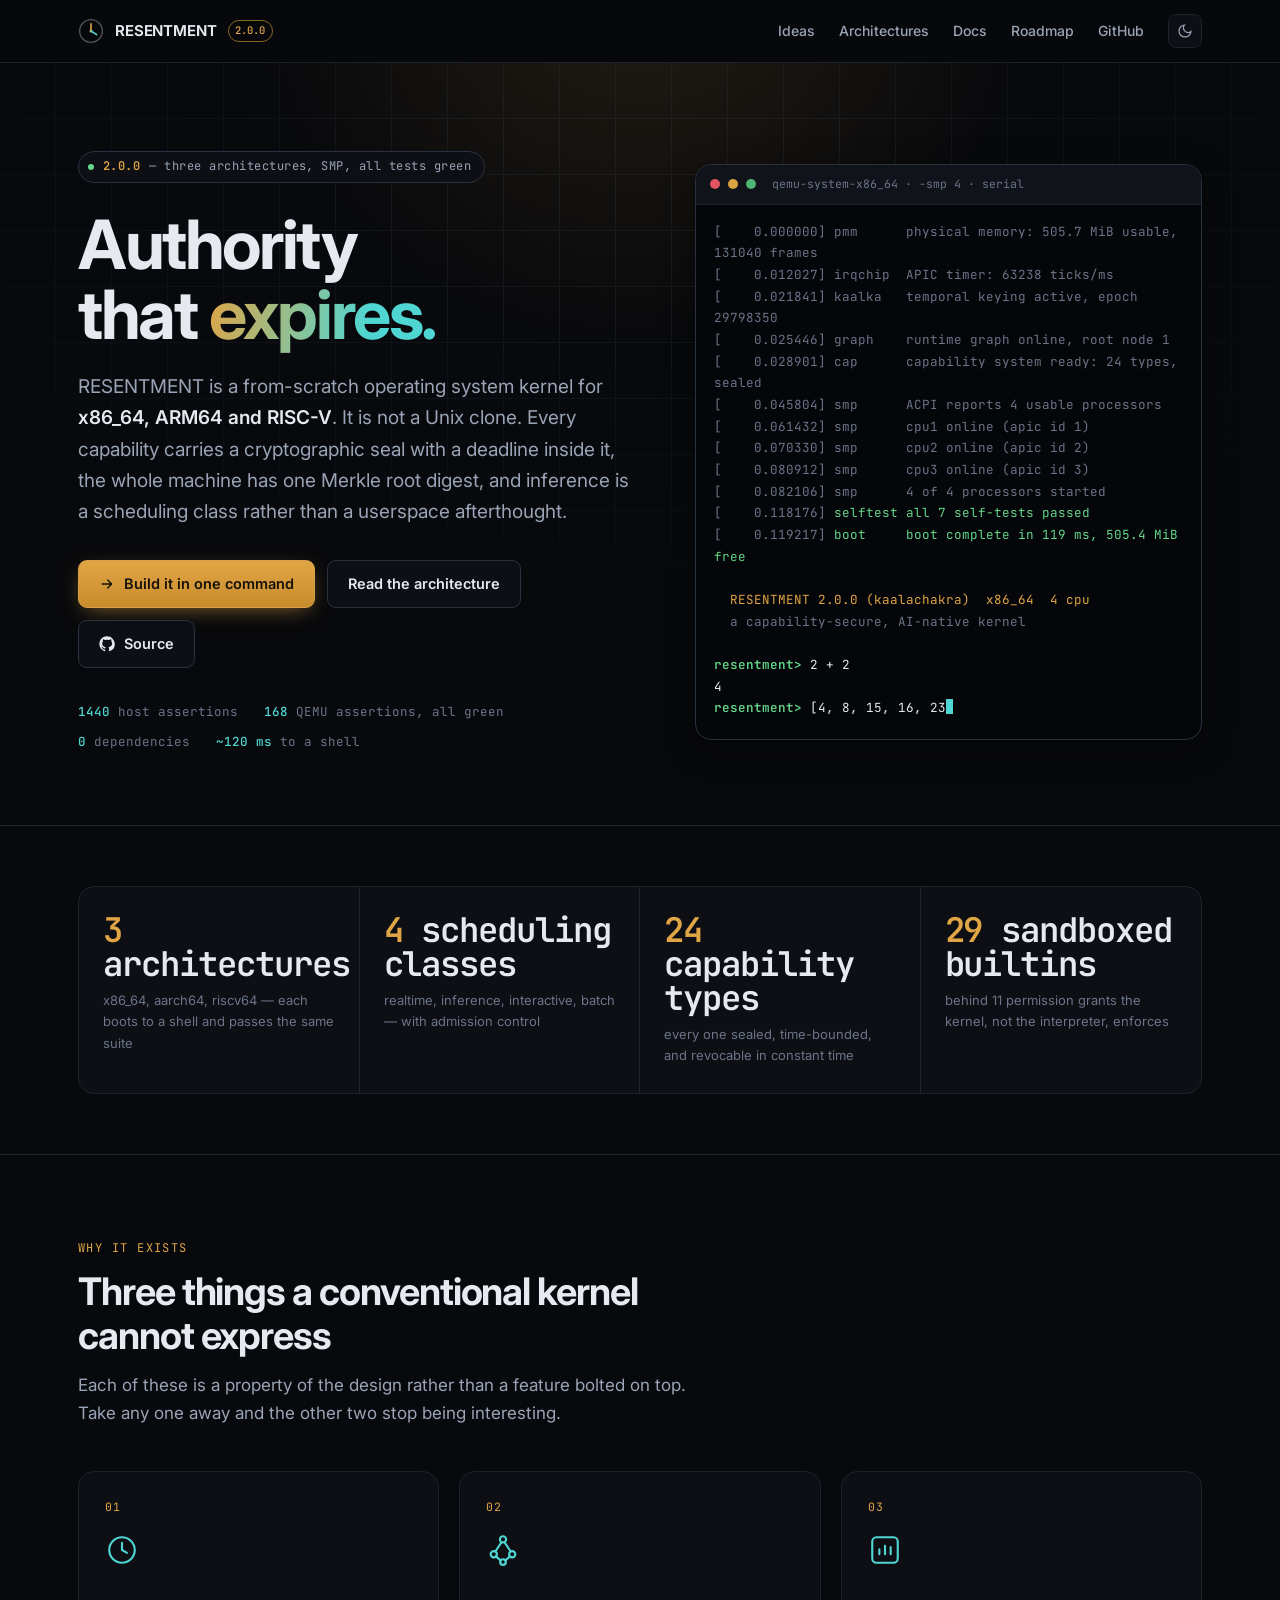
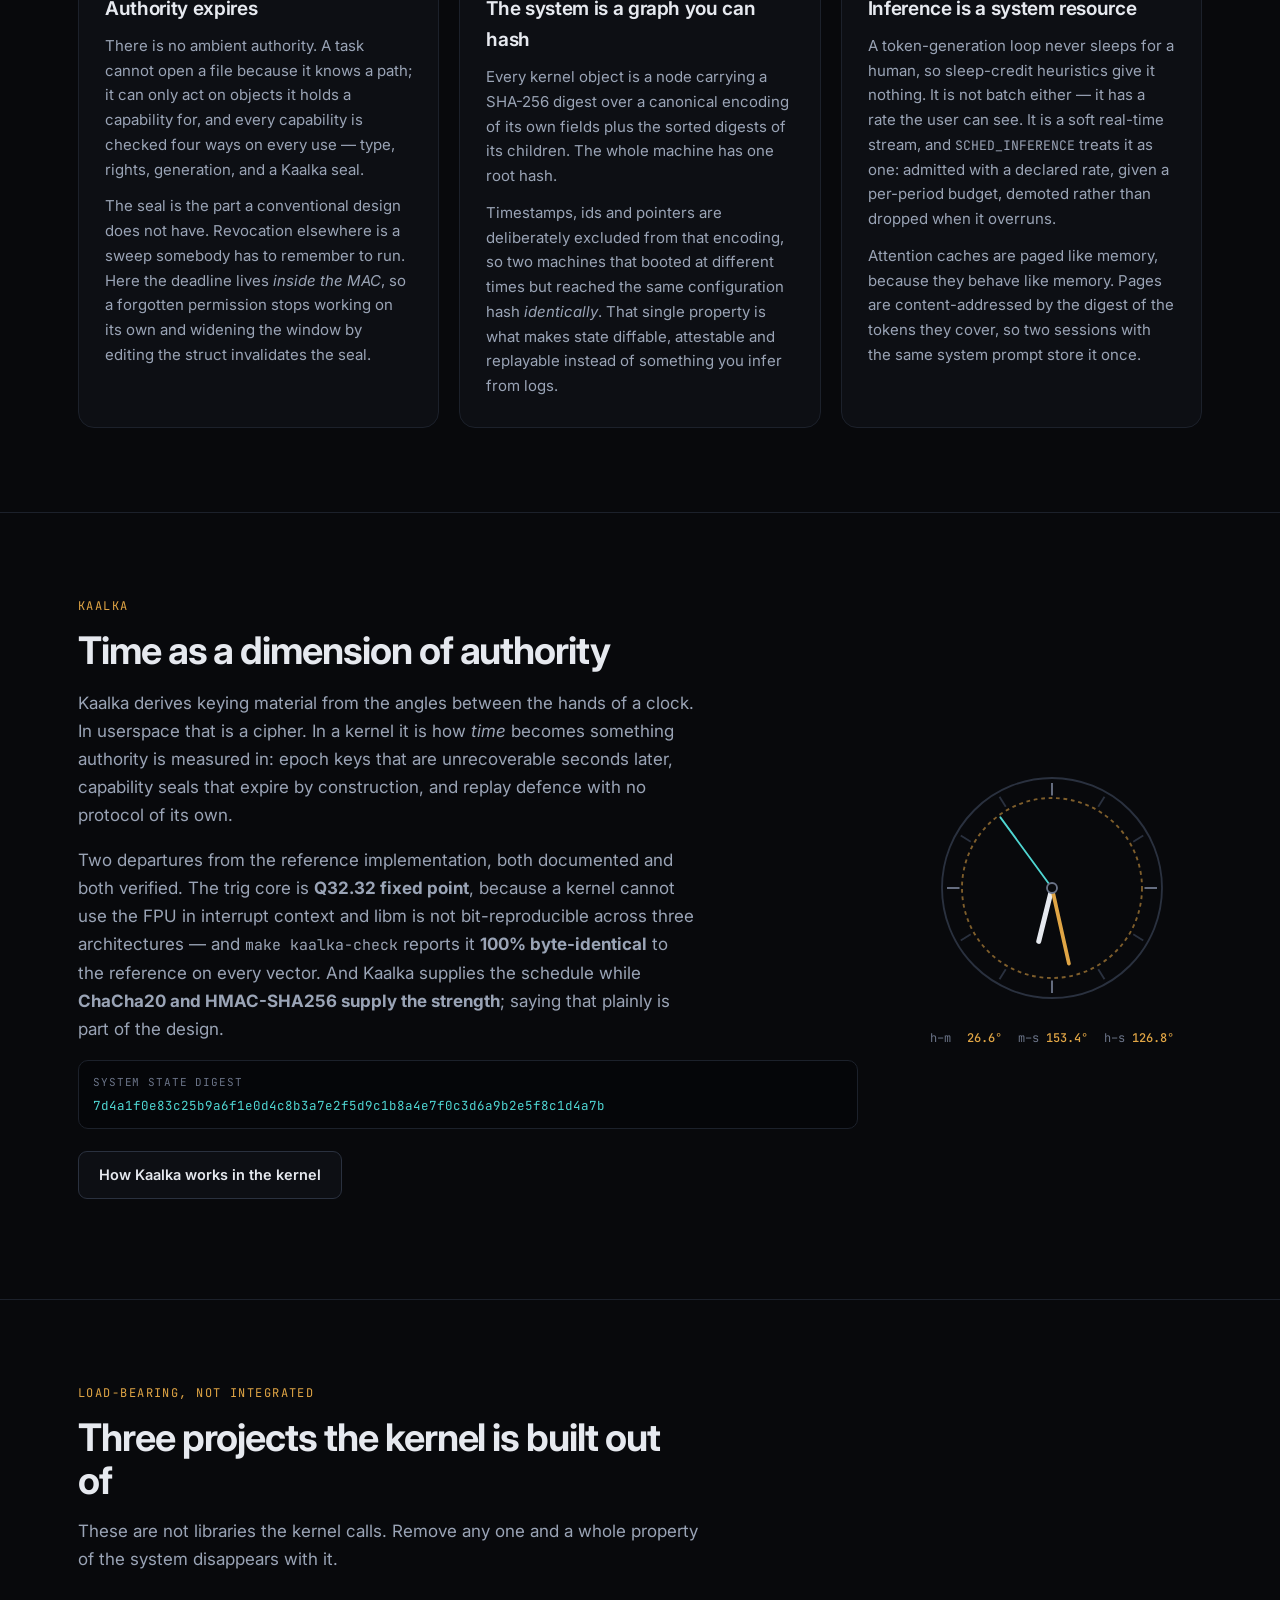
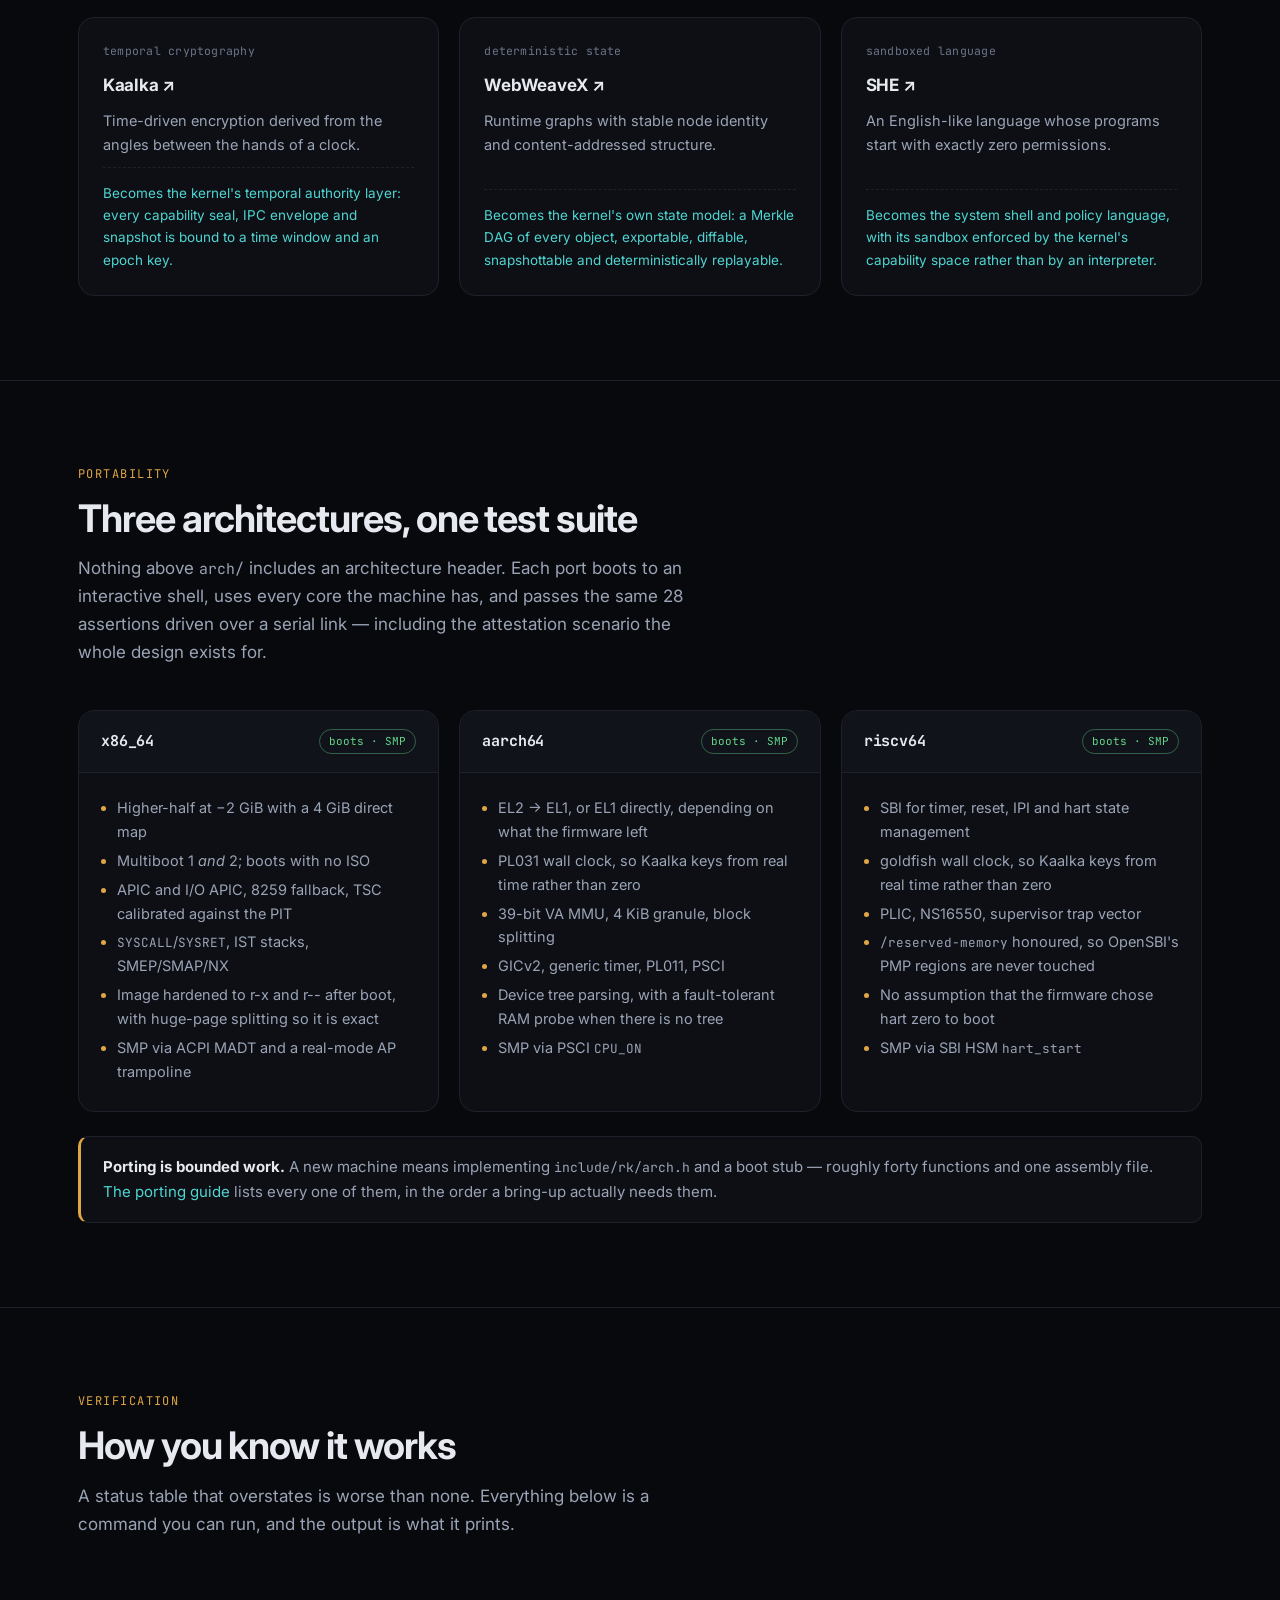
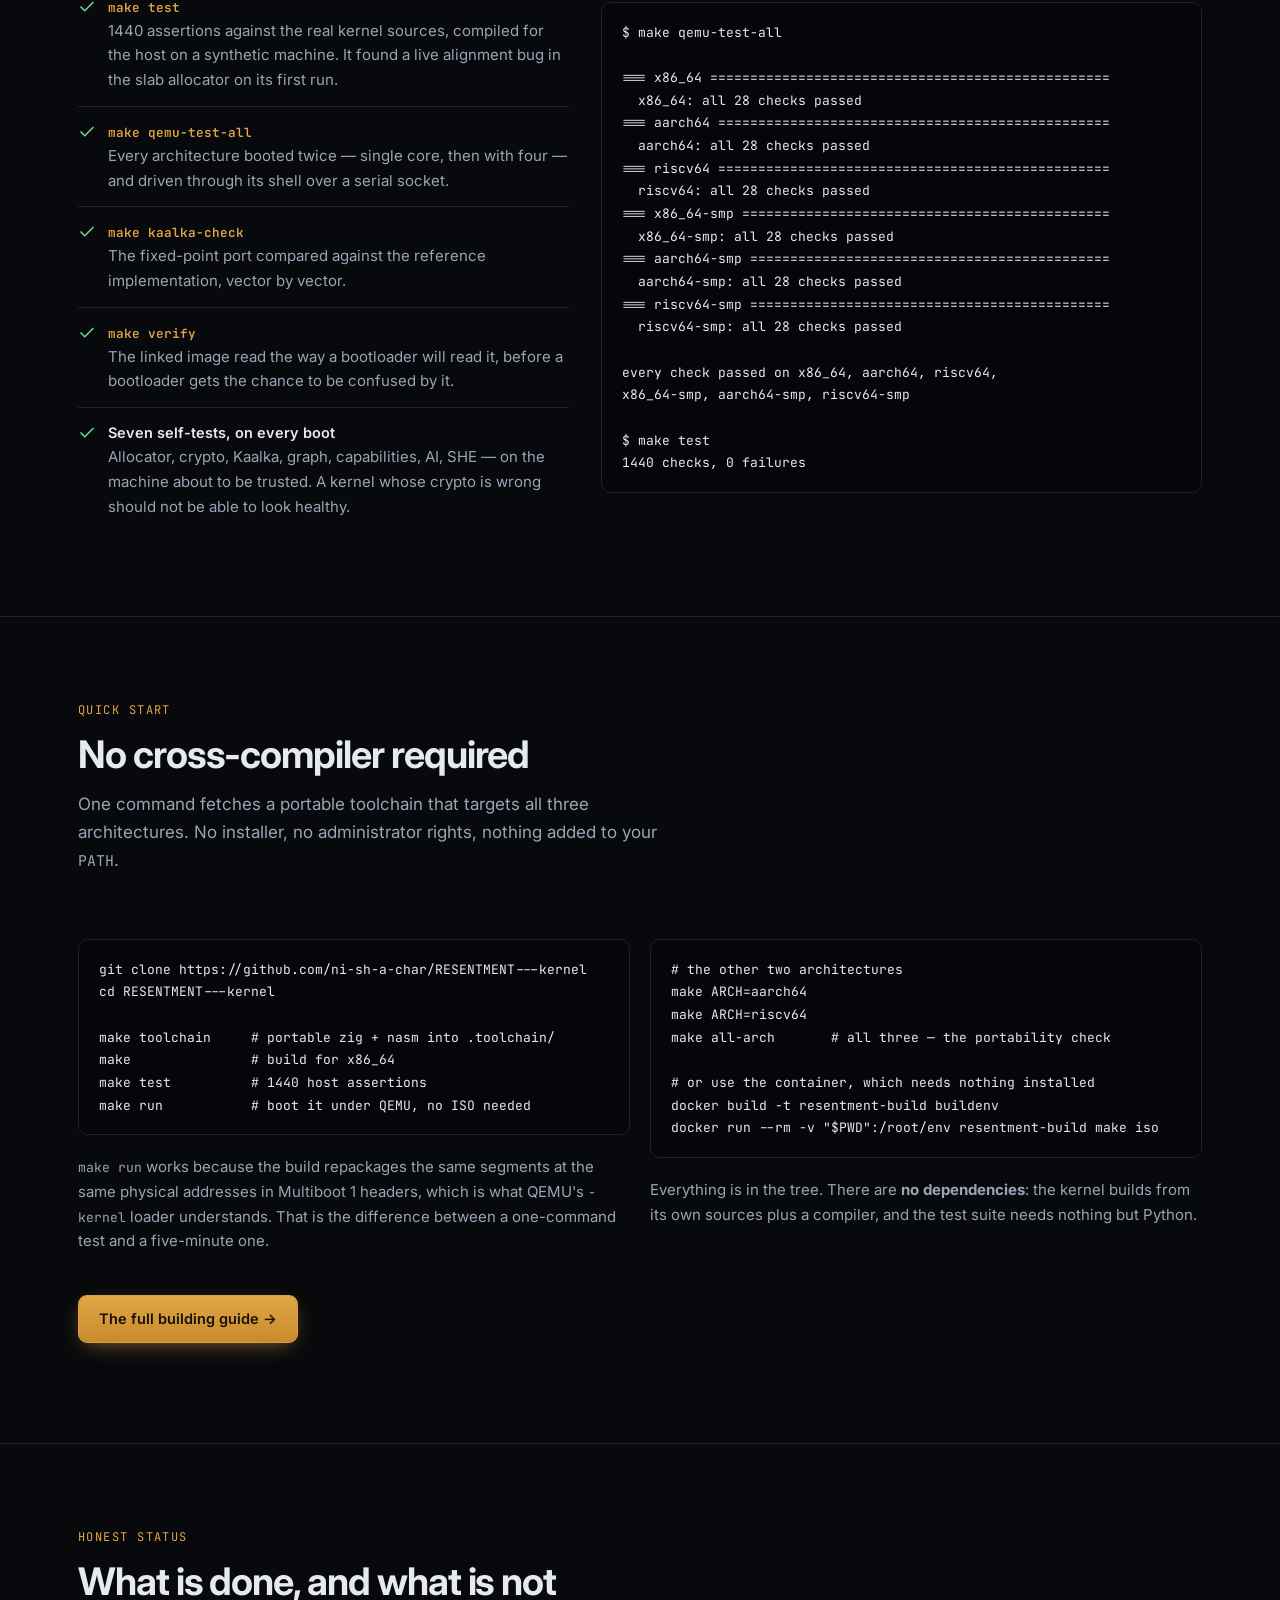
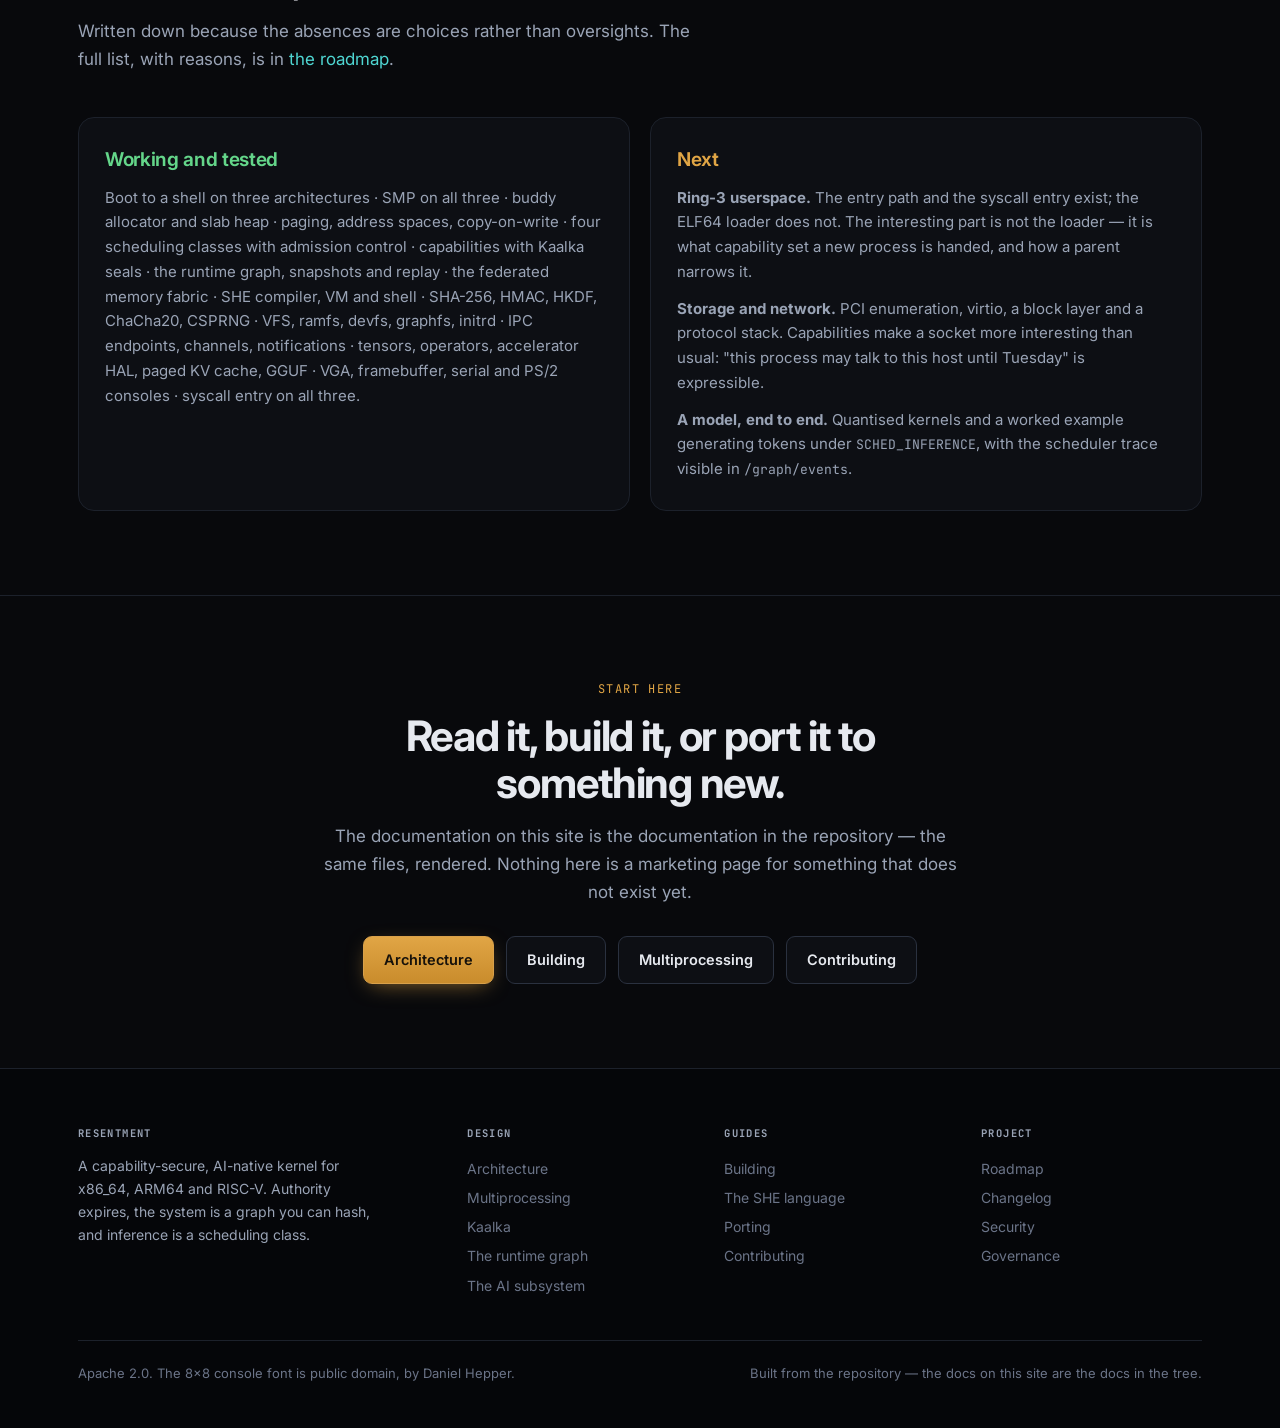
==== commit 7c128d83: "Run the attestation demo as part of the test suite, on every target The suite proved that arithmetic" ====
--- a/web/index.html
+++ b/web/index.html
@@ -85,7 +85,7 @@
 
         <div class="hero-meta">
           <span><b>1440</b> host assertions</span>
-          <span><b>6</b> QEMU targets, all green</span>
+          <span><b>168</b> QEMU assertions, all green</span>
           <span><b>0</b> dependencies</span>
           <span><b>~120 ms</b> to a shell</span>
         </div>
@@ -267,7 +267,7 @@
     <div class="sec-head">
       <div class="sec-kicker">Portability</div>
       <h2>Three architectures, one test suite</h2>
-      <p>Nothing above <code>arch/</code> includes an architecture header. Each port boots to an interactive shell, uses every core the machine has, and passes the same 23–26 assertions driven over a serial link.</p>
+      <p>Nothing above <code>arch/</code> includes an architecture header. Each port boots to an interactive shell, uses every core the machine has, and passes the same 28 assertions driven over a serial link — including the attestation scenario the whole design exists for.</p>
     </div>
 
     <div class="arches">
@@ -286,6 +286,7 @@
         <header><h3>aarch64</h3><span class="state">boots · SMP</span></header>
         <ul>
           <li>EL2 → EL1, or EL1 directly, depending on what the firmware left</li>
+          <li>PL031 wall clock, so Kaalka keys from real time rather than zero</li>
           <li>39-bit VA MMU, 4 KiB granule, block splitting</li>
           <li>GICv2, generic timer, PL011, PSCI</li>
           <li>Device tree parsing, with a fault-tolerant RAM probe when there is no tree</li>
@@ -296,6 +297,7 @@
         <header><h3>riscv64</h3><span class="state">boots · SMP</span></header>
         <ul>
           <li>SBI for timer, reset, IPI and hart state management</li>
+          <li>goldfish wall clock, so Kaalka keys from real time rather than zero</li>
           <li>PLIC, NS16550, supervisor trap vector</li>
           <li><code>/reserved-memory</code> honoured, so OpenSBI's PMP regions are never touched</li>
           <li>No assumption that the firmware chose hart zero to boot</li>
@@ -351,17 +353,17 @@
 <pre><code>$ make qemu-test-all
 
 === x86_64 ==================================================
-  x86_64: all 26 checks passed
+  x86_64: all 28 checks passed
 === aarch64 =================================================
-  aarch64: all 23 checks passed
+  aarch64: all 28 checks passed
 === riscv64 =================================================
-  riscv64: all 23 checks passed
+  riscv64: all 28 checks passed
 === x86_64-smp ==============================================
-  x86_64-smp: all 26 checks passed
+  x86_64-smp: all 28 checks passed
 === aarch64-smp =============================================
-  aarch64-smp: all 23 checks passed
+  aarch64-smp: all 28 checks passed
 === riscv64-smp =============================================
-  riscv64-smp: all 23 checks passed
+  riscv64-smp: all 28 checks passed
 
 every check passed on x86_64, aarch64, riscv64,
 x86_64-smp, aarch64-smp, riscv64-smp
--- a/web/style.css
+++ b/web/style.css
@@ -25,8 +25,6 @@
   --brass-dim:     #8a6524;
   --cyan:          #4fd6d2;
   --cyan-dim:      #1f6f6d;
-  --violet:        #9d8cff;
-  --red:           #ff6b6b;
   --green:         #64d68a;
 
   --radius:        10px;
@@ -57,7 +55,6 @@
   --brass-dim:     #d8b478;
   --cyan:          #0d7d79;
   --cyan-dim:      #86cfcc;
-  --violet:        #5b45d6;
 
   --shadow: 0 1px 2px rgba(16,20,30,.06), 0 8px 28px rgba(16,20,30,.08);
 }
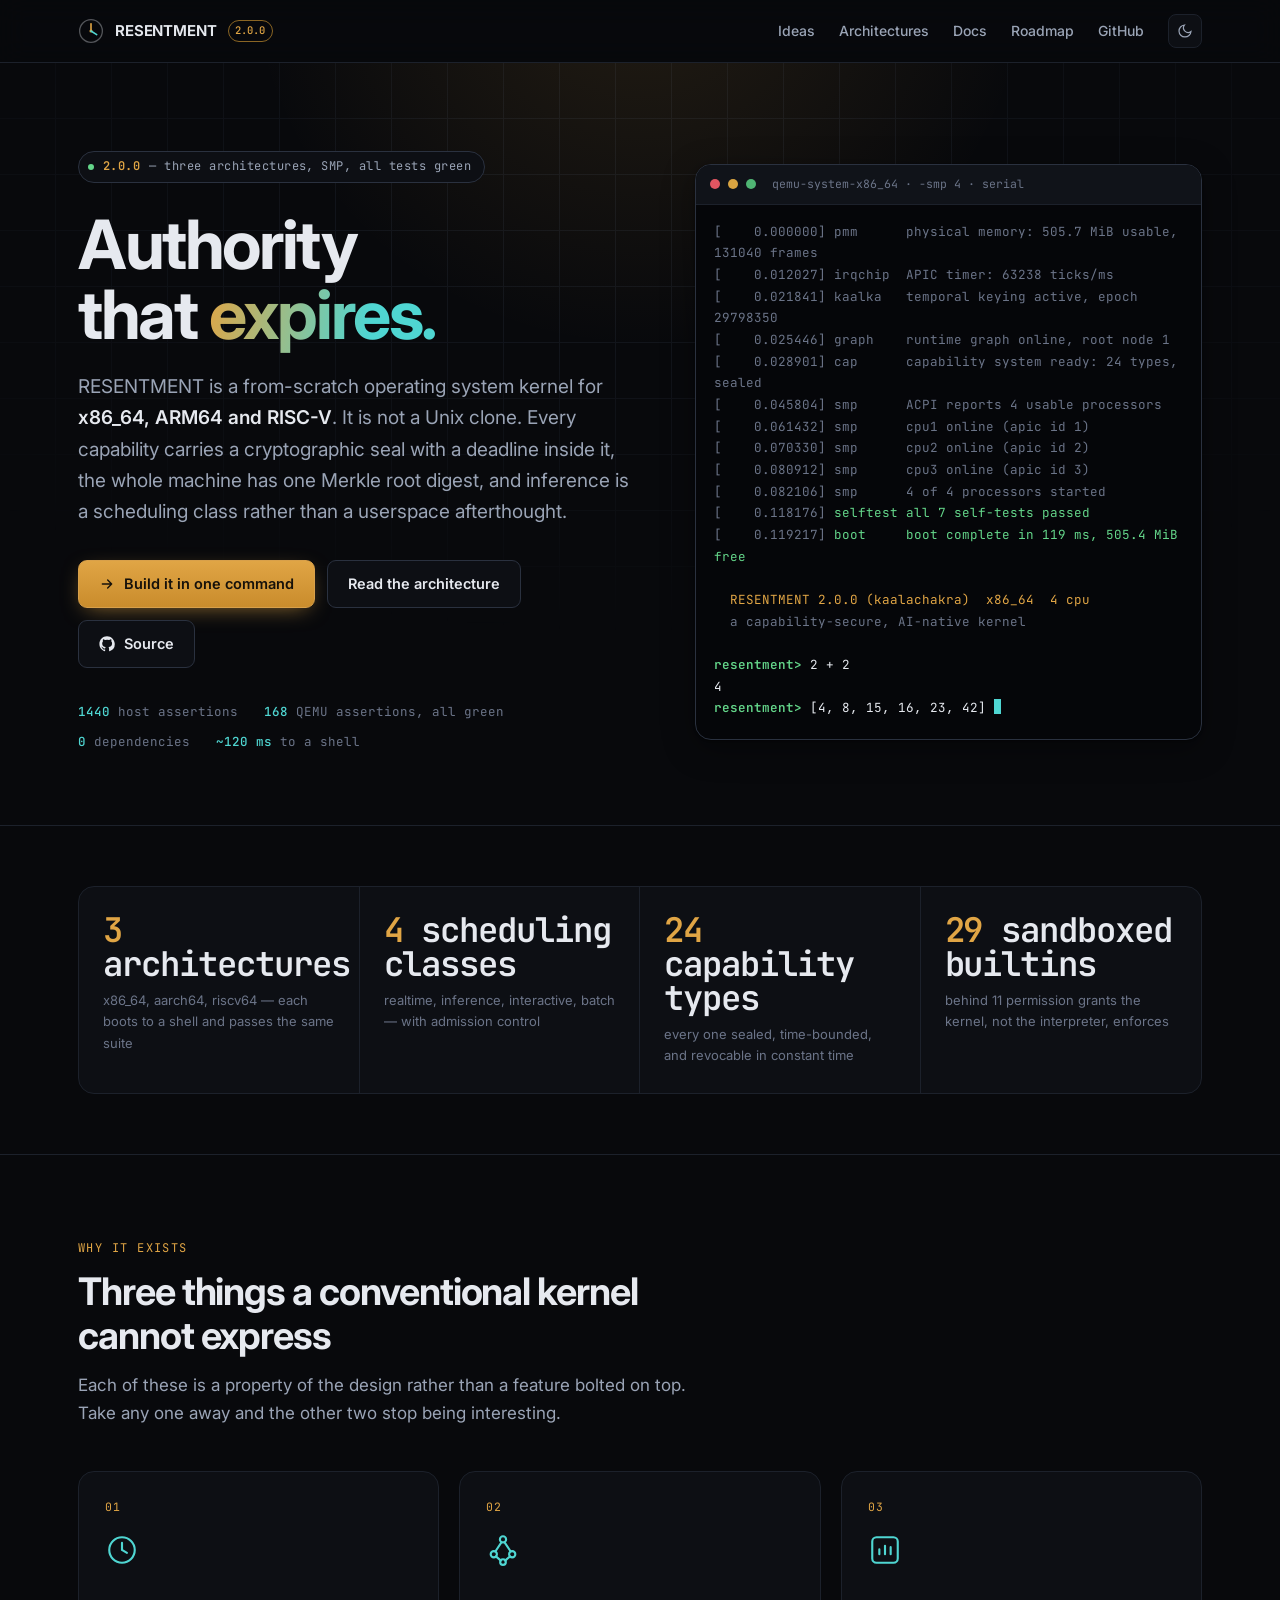
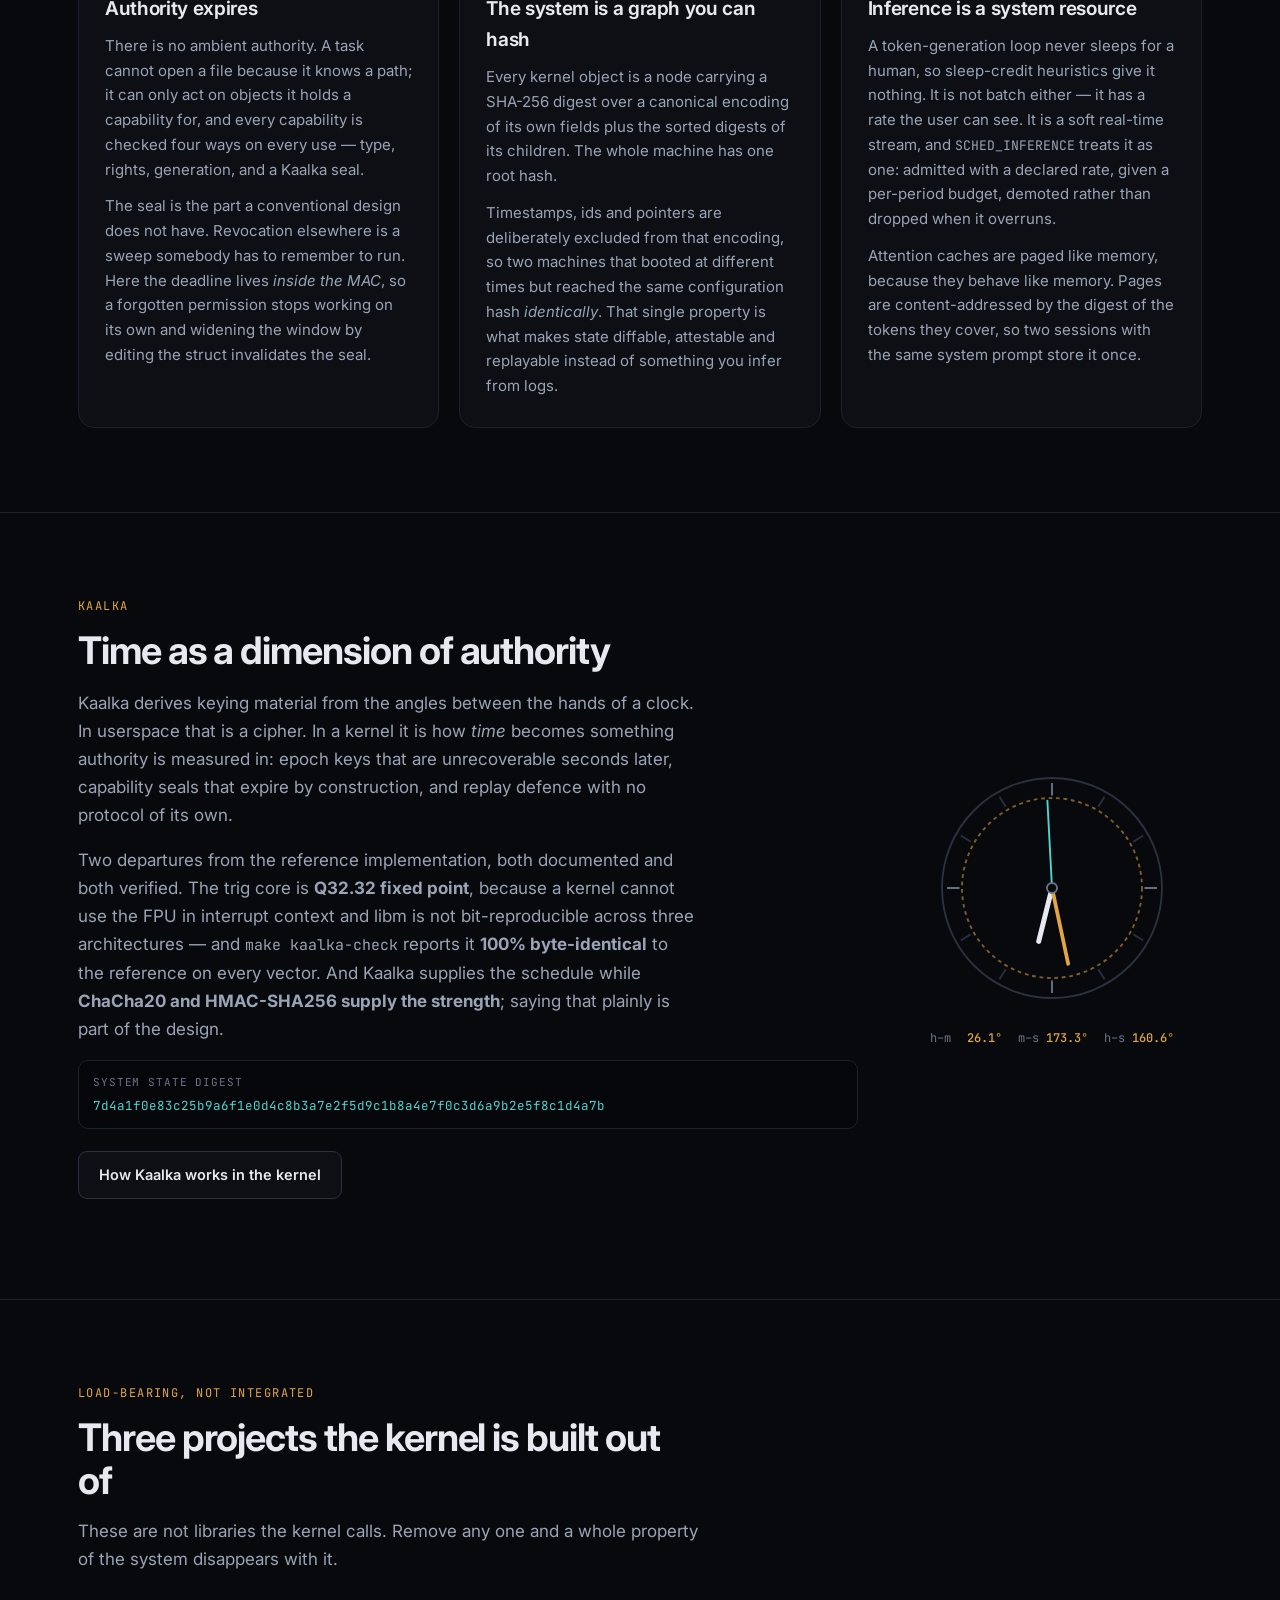
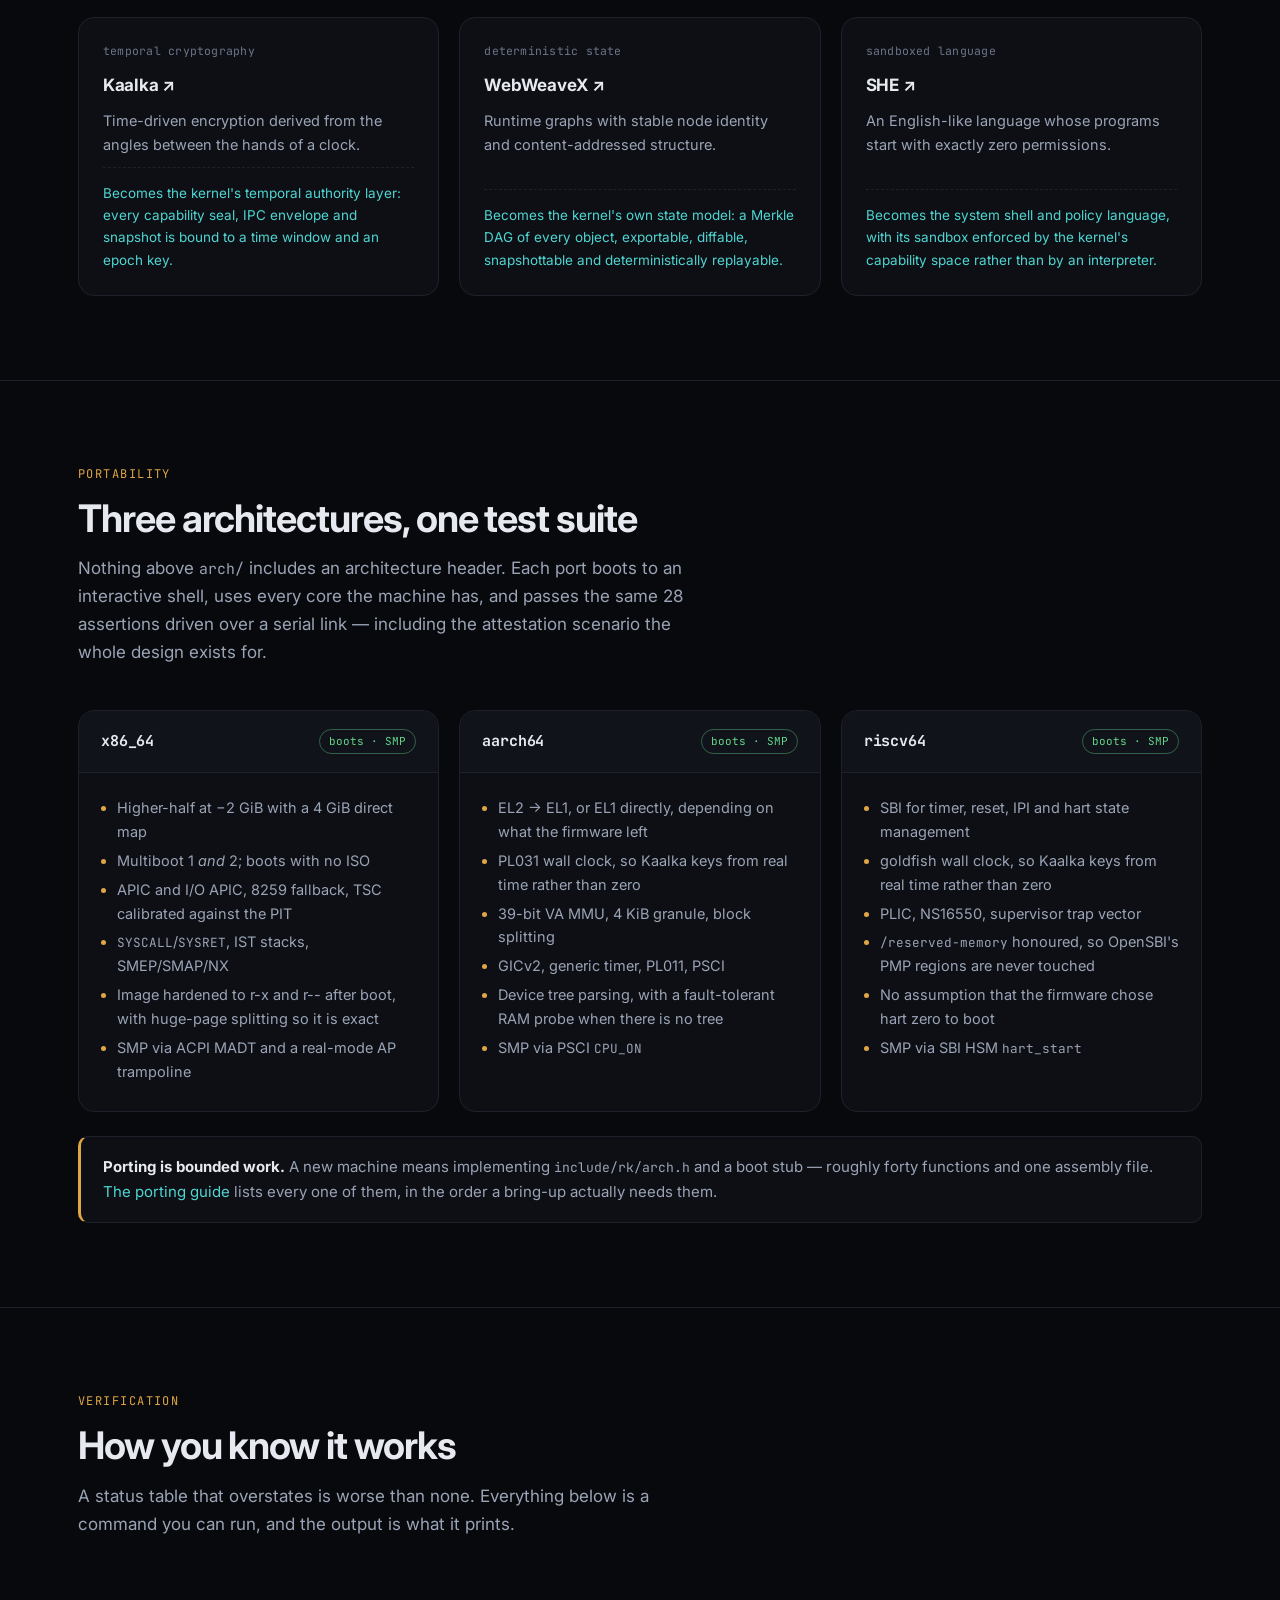
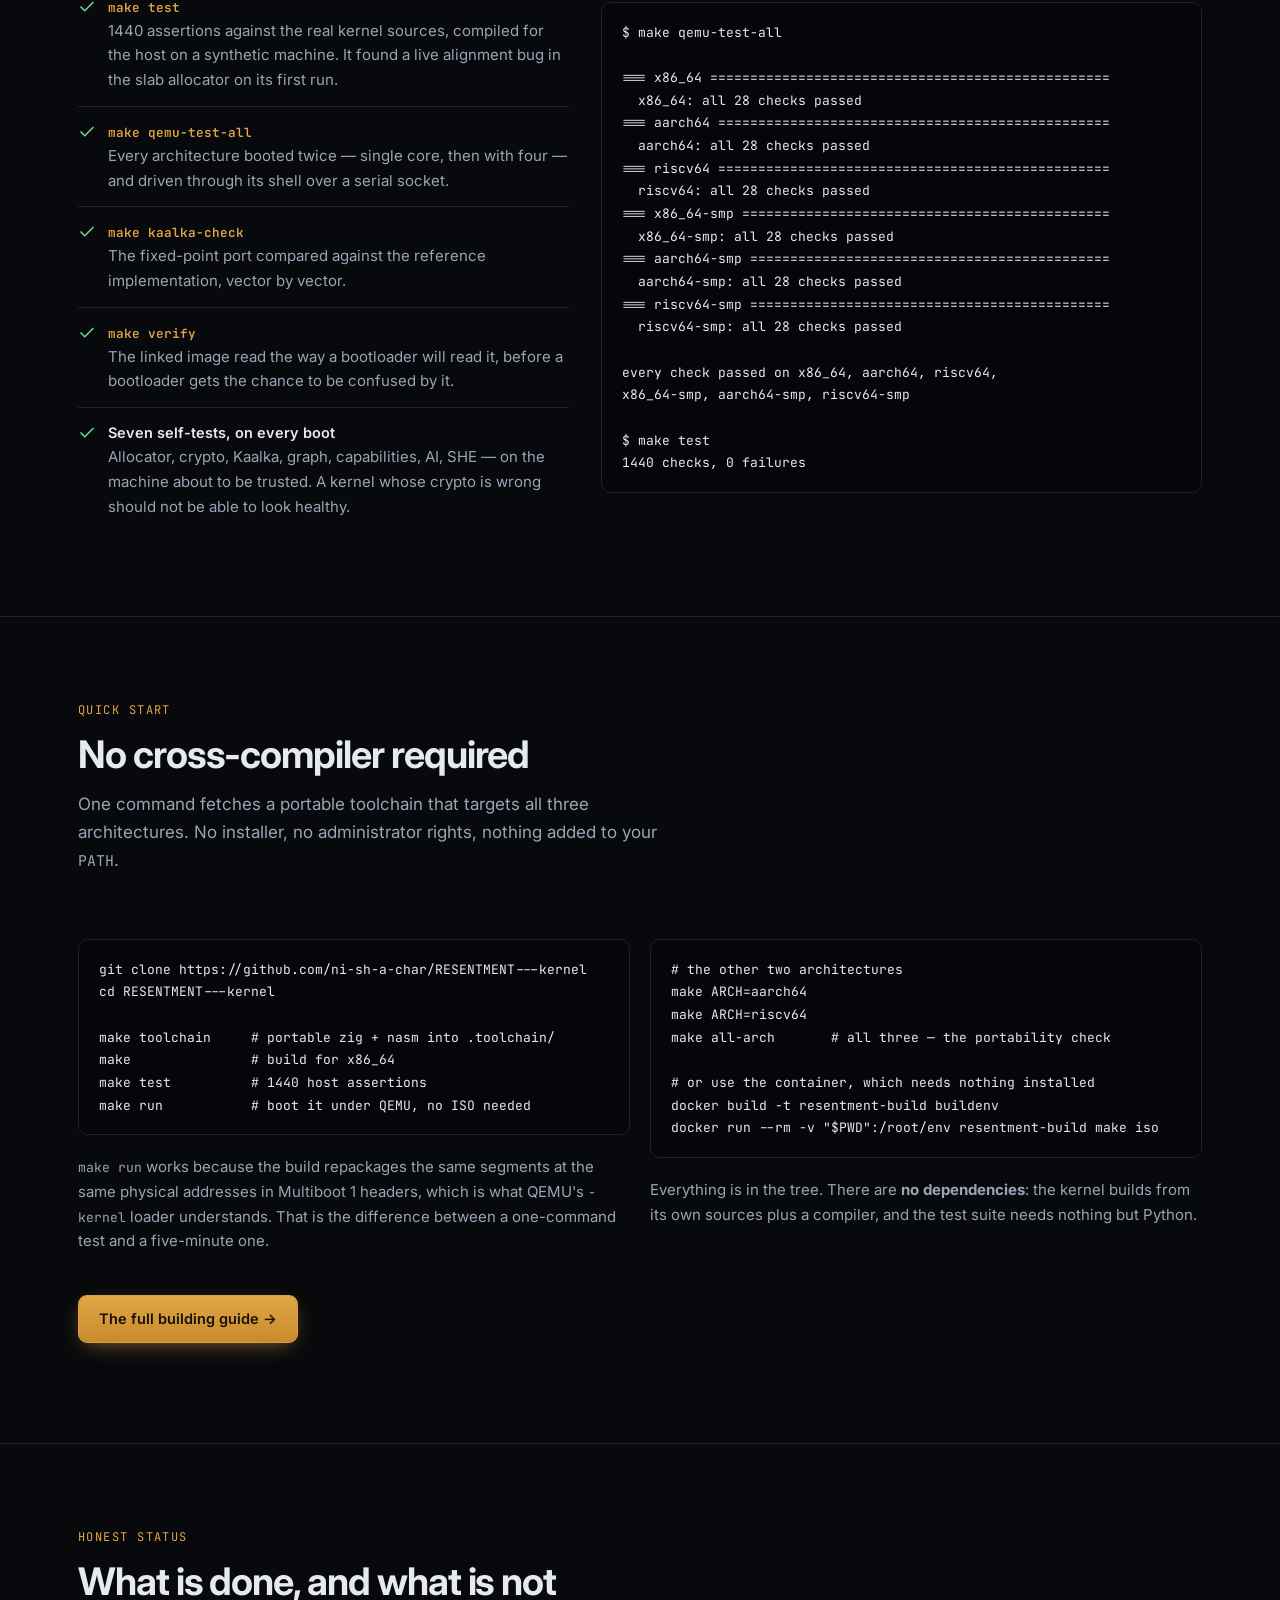
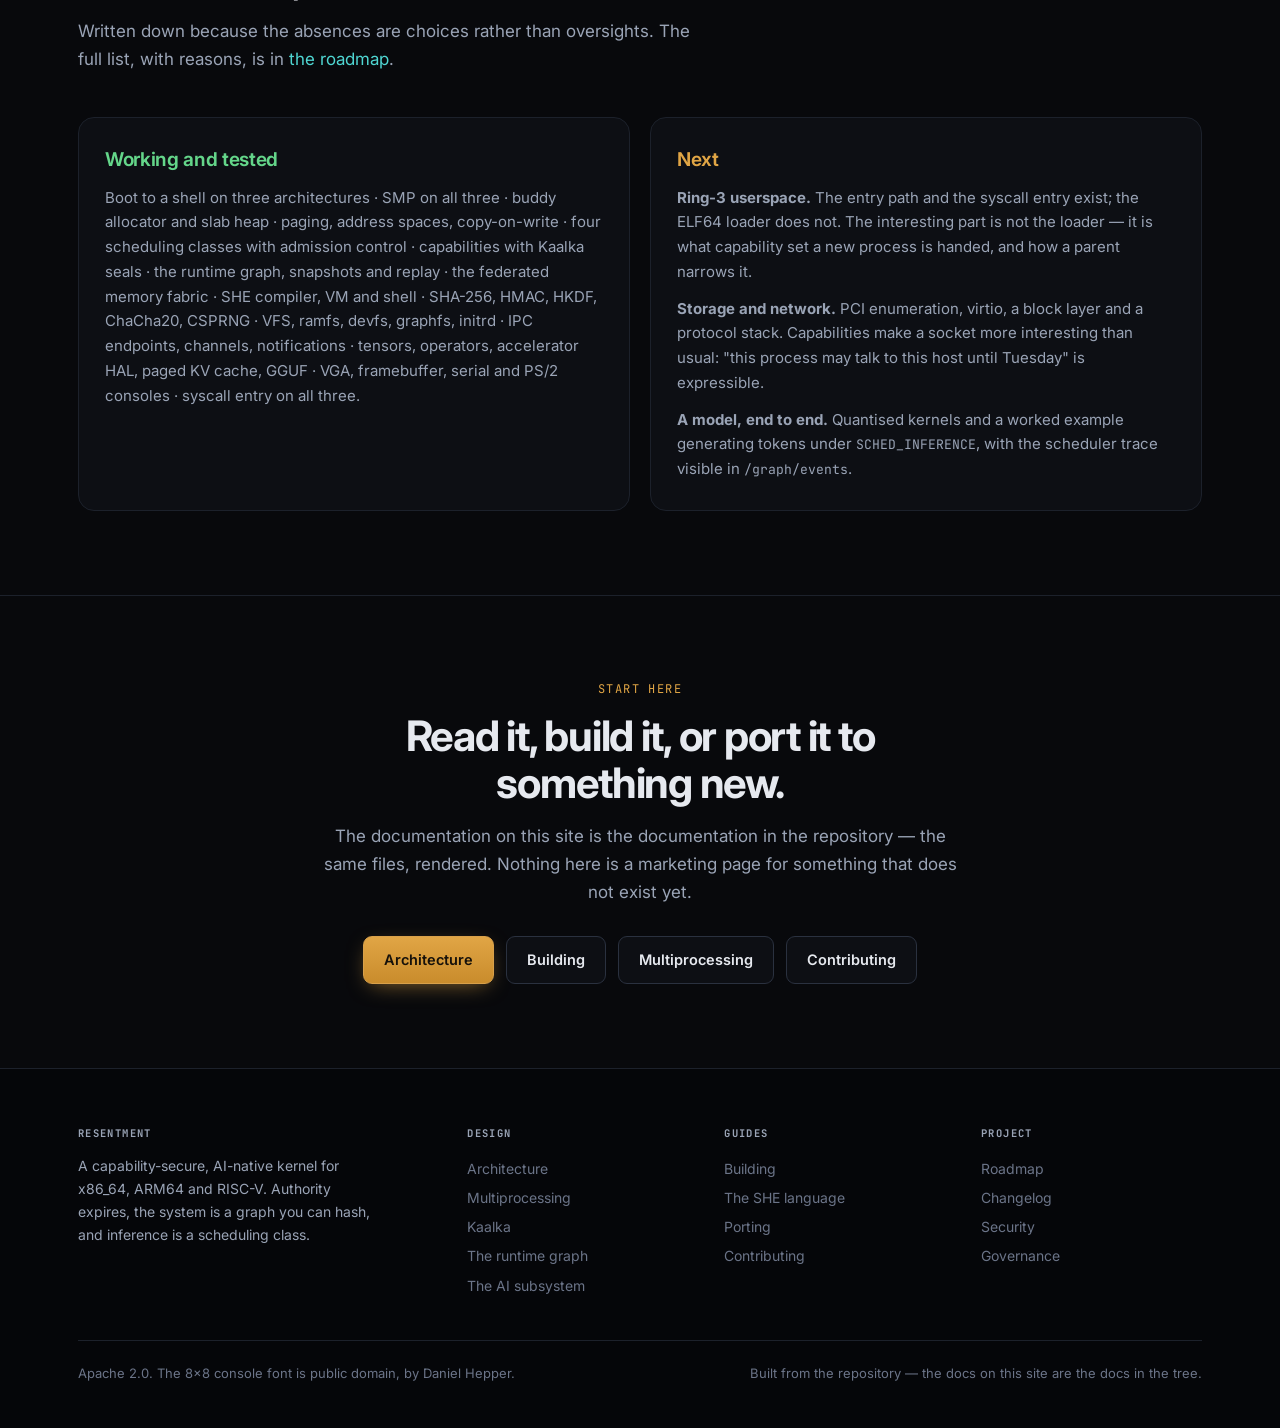
==== commit a767705d: "Add the press kit: social preview cards and a social document Both generated rather than made by han" ====
--- a/web/index.html
+++ b/web/index.html
@@ -12,7 +12,9 @@
 <meta property="og:title" content="RESENTMENT — a capability-secure, AI-native kernel">
 <meta property="og:description" content="Authority expires. The system is a graph you can hash. Inference is a scheduling class. Three architectures, SMP, 1440 host assertions and six QEMU targets.">
 <meta property="og:url" content="https://ni-sh-a-char.github.io/RESENTMENT---kernel/">
-<meta property="og:image" content="https://ni-sh-a-char.github.io/RESENTMENT---kernel/og.svg">
+<meta property="og:image" content="https://ni-sh-a-char.github.io/RESENTMENT---kernel/social-preview.png">
+<meta property="og:image:width" content="1280">
+<meta property="og:image:height" content="640">
 <meta name="twitter:card" content="summary_large_image">
 
 <link rel="icon" href="favicon.svg" type="image/svg+xml">
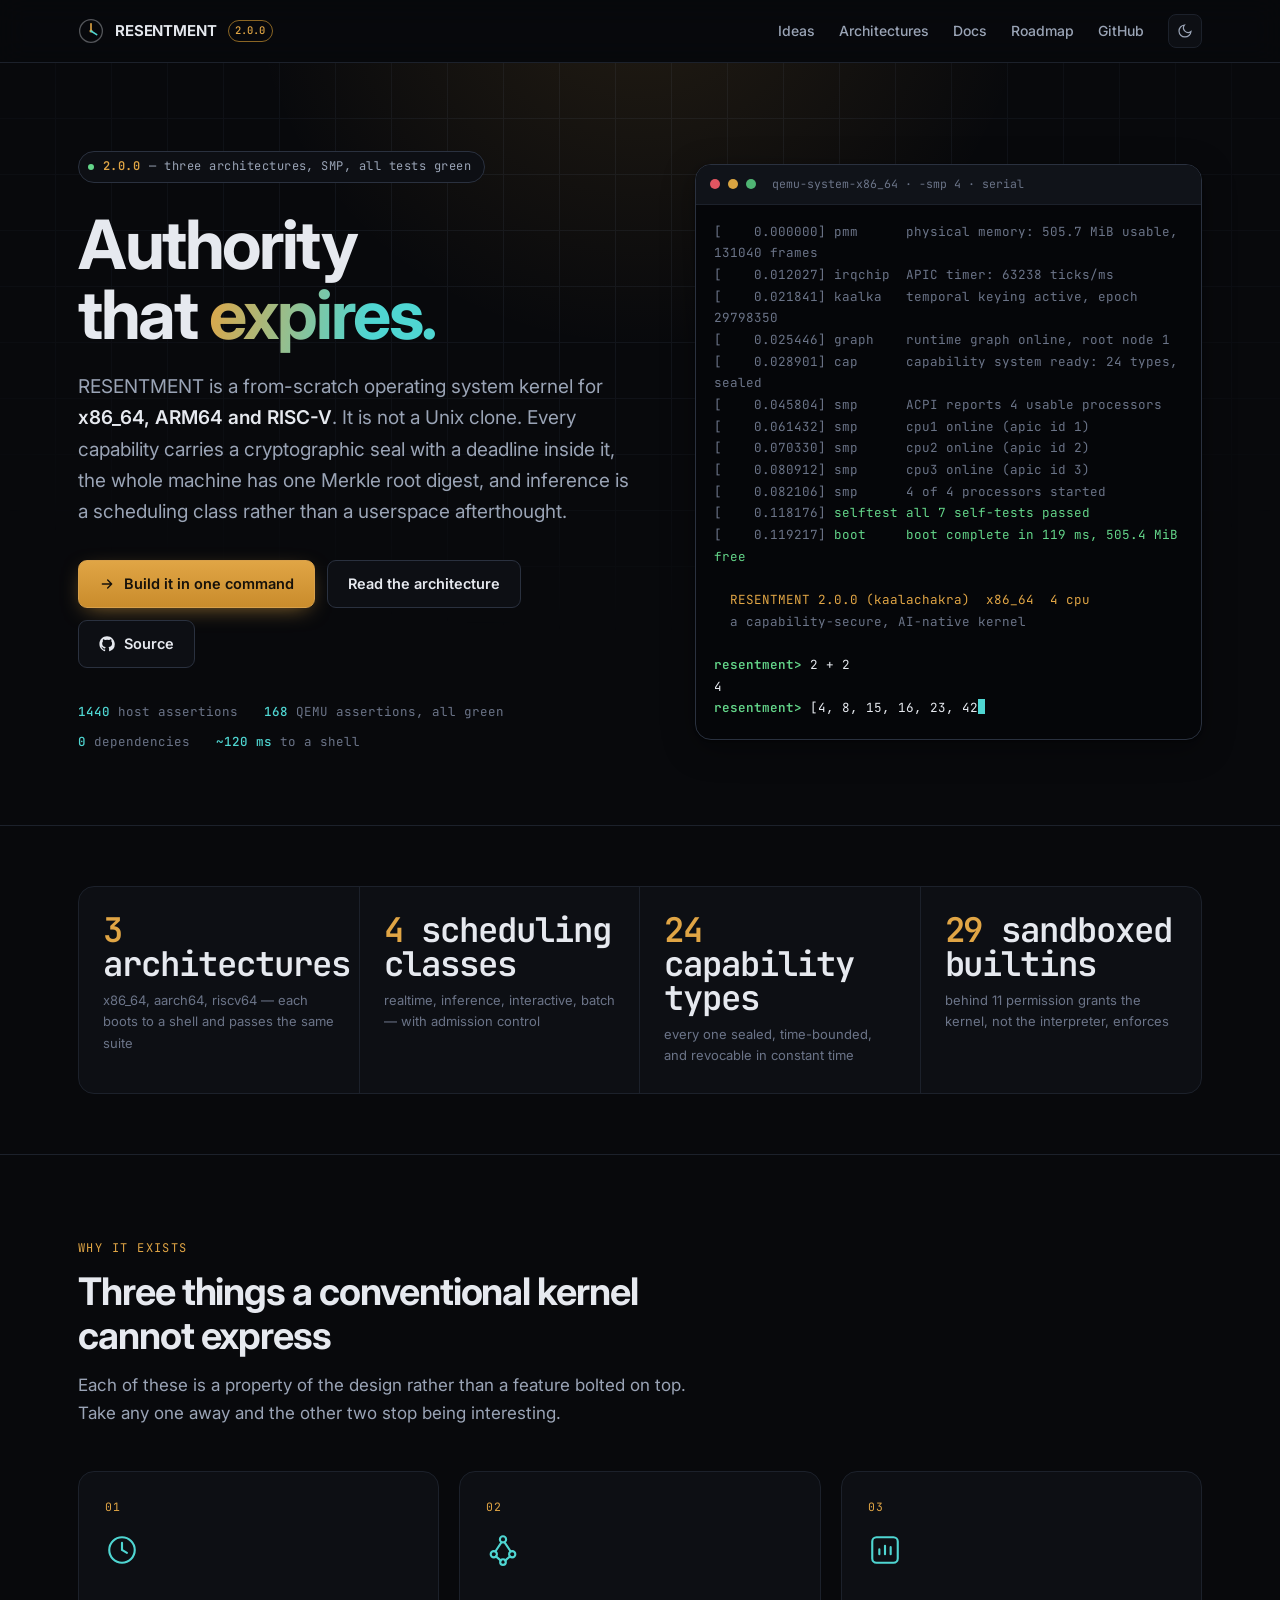
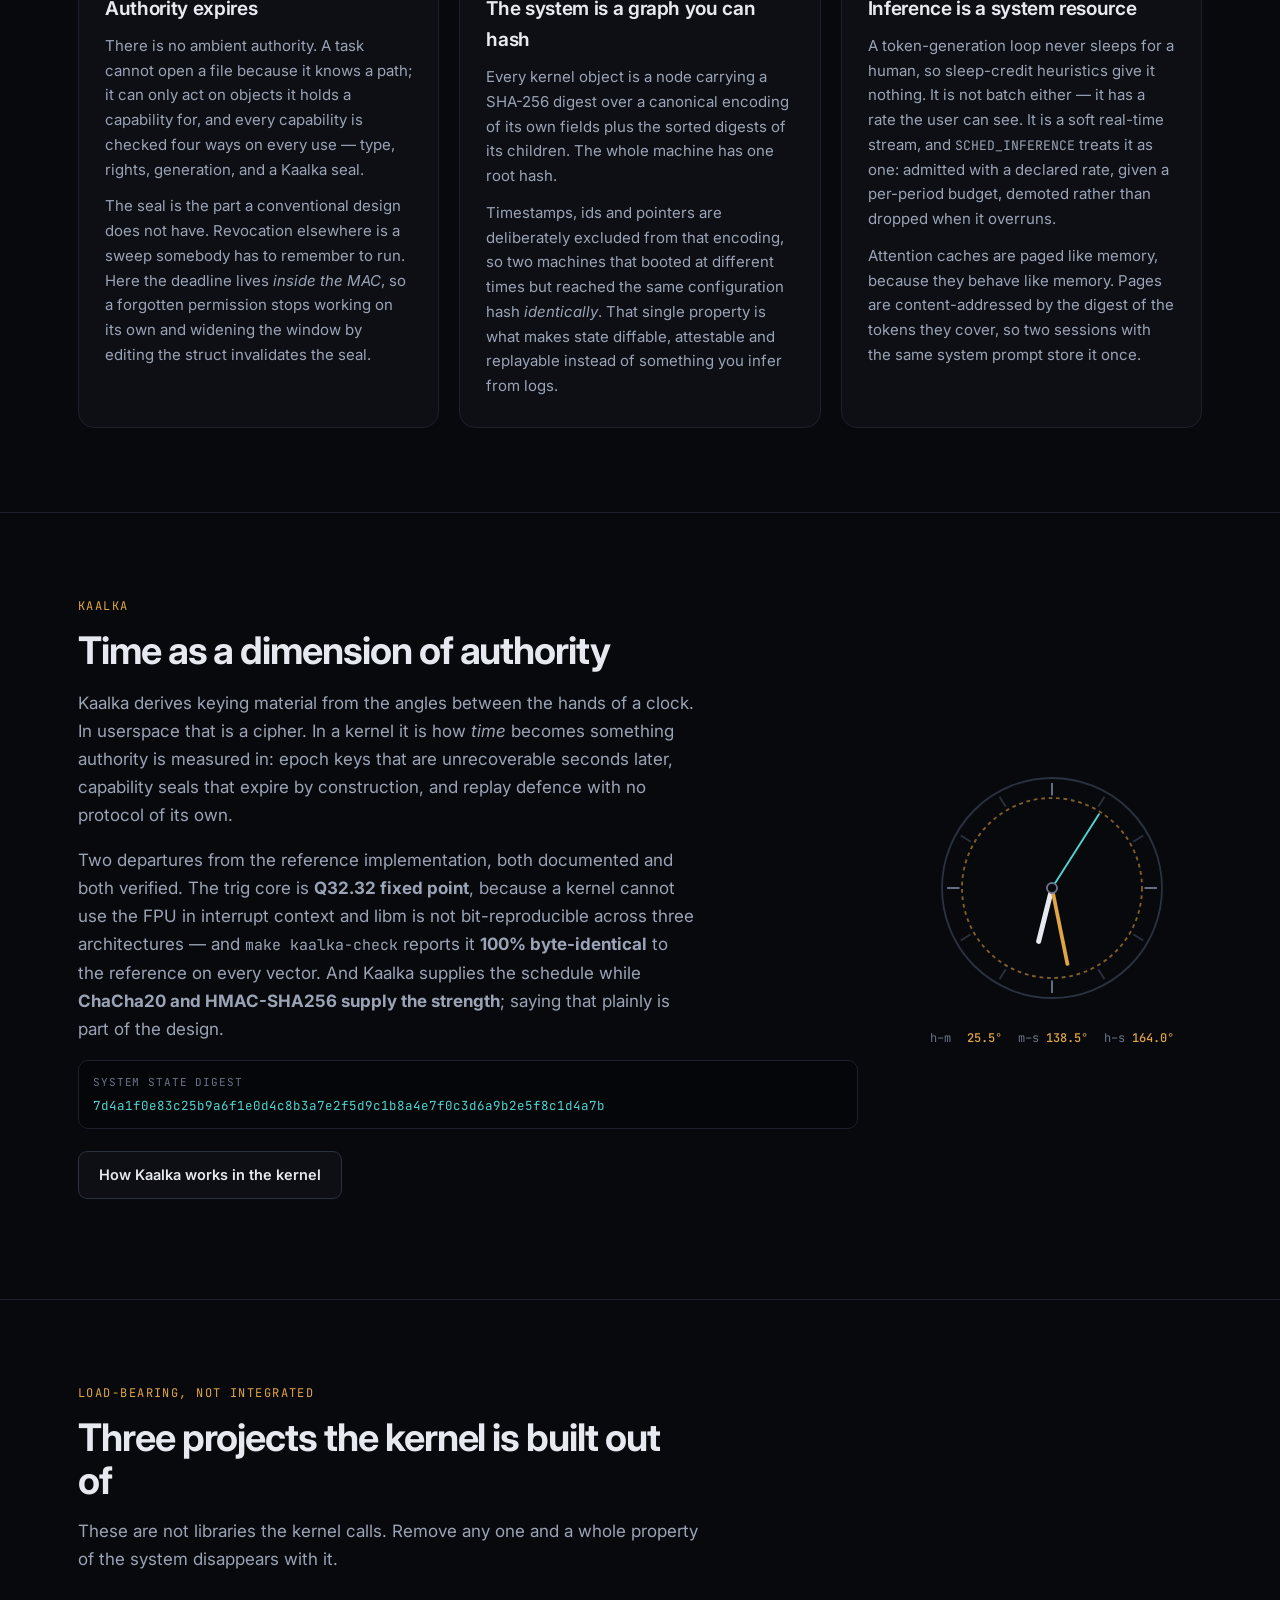
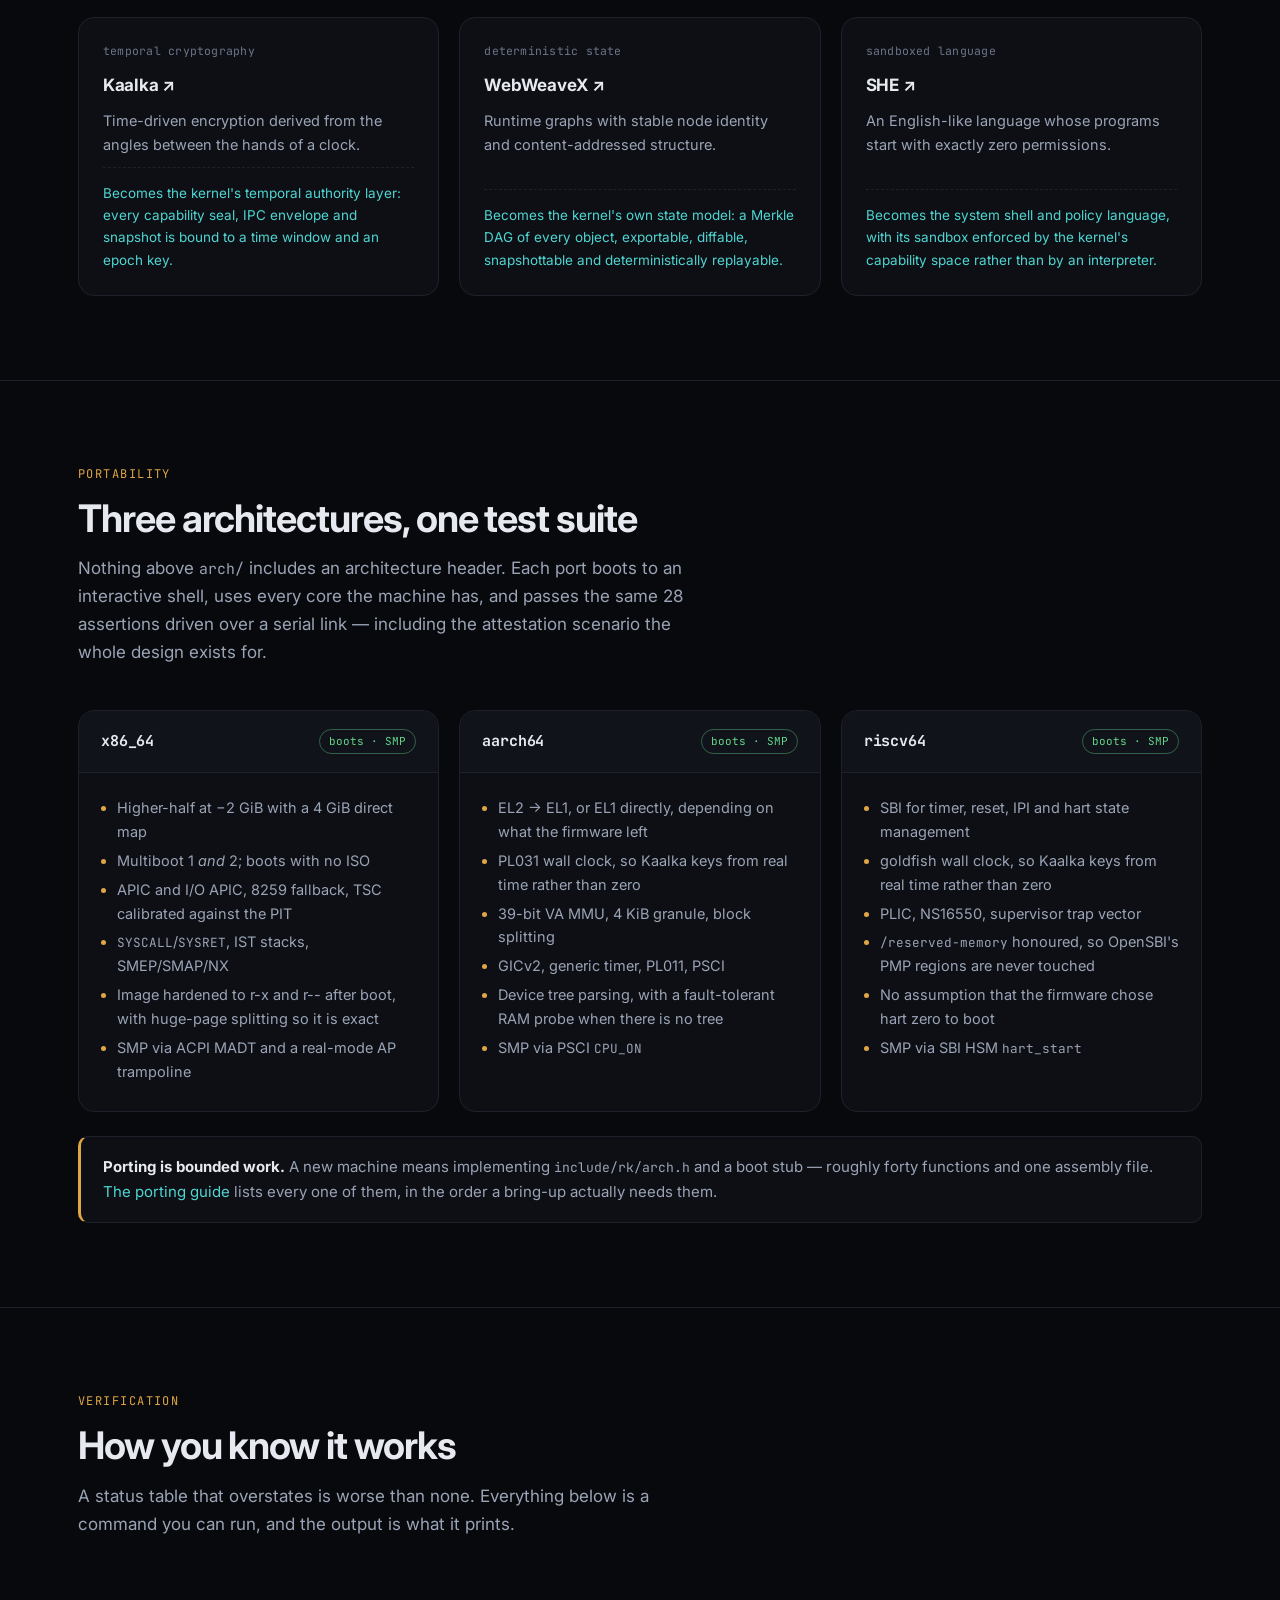
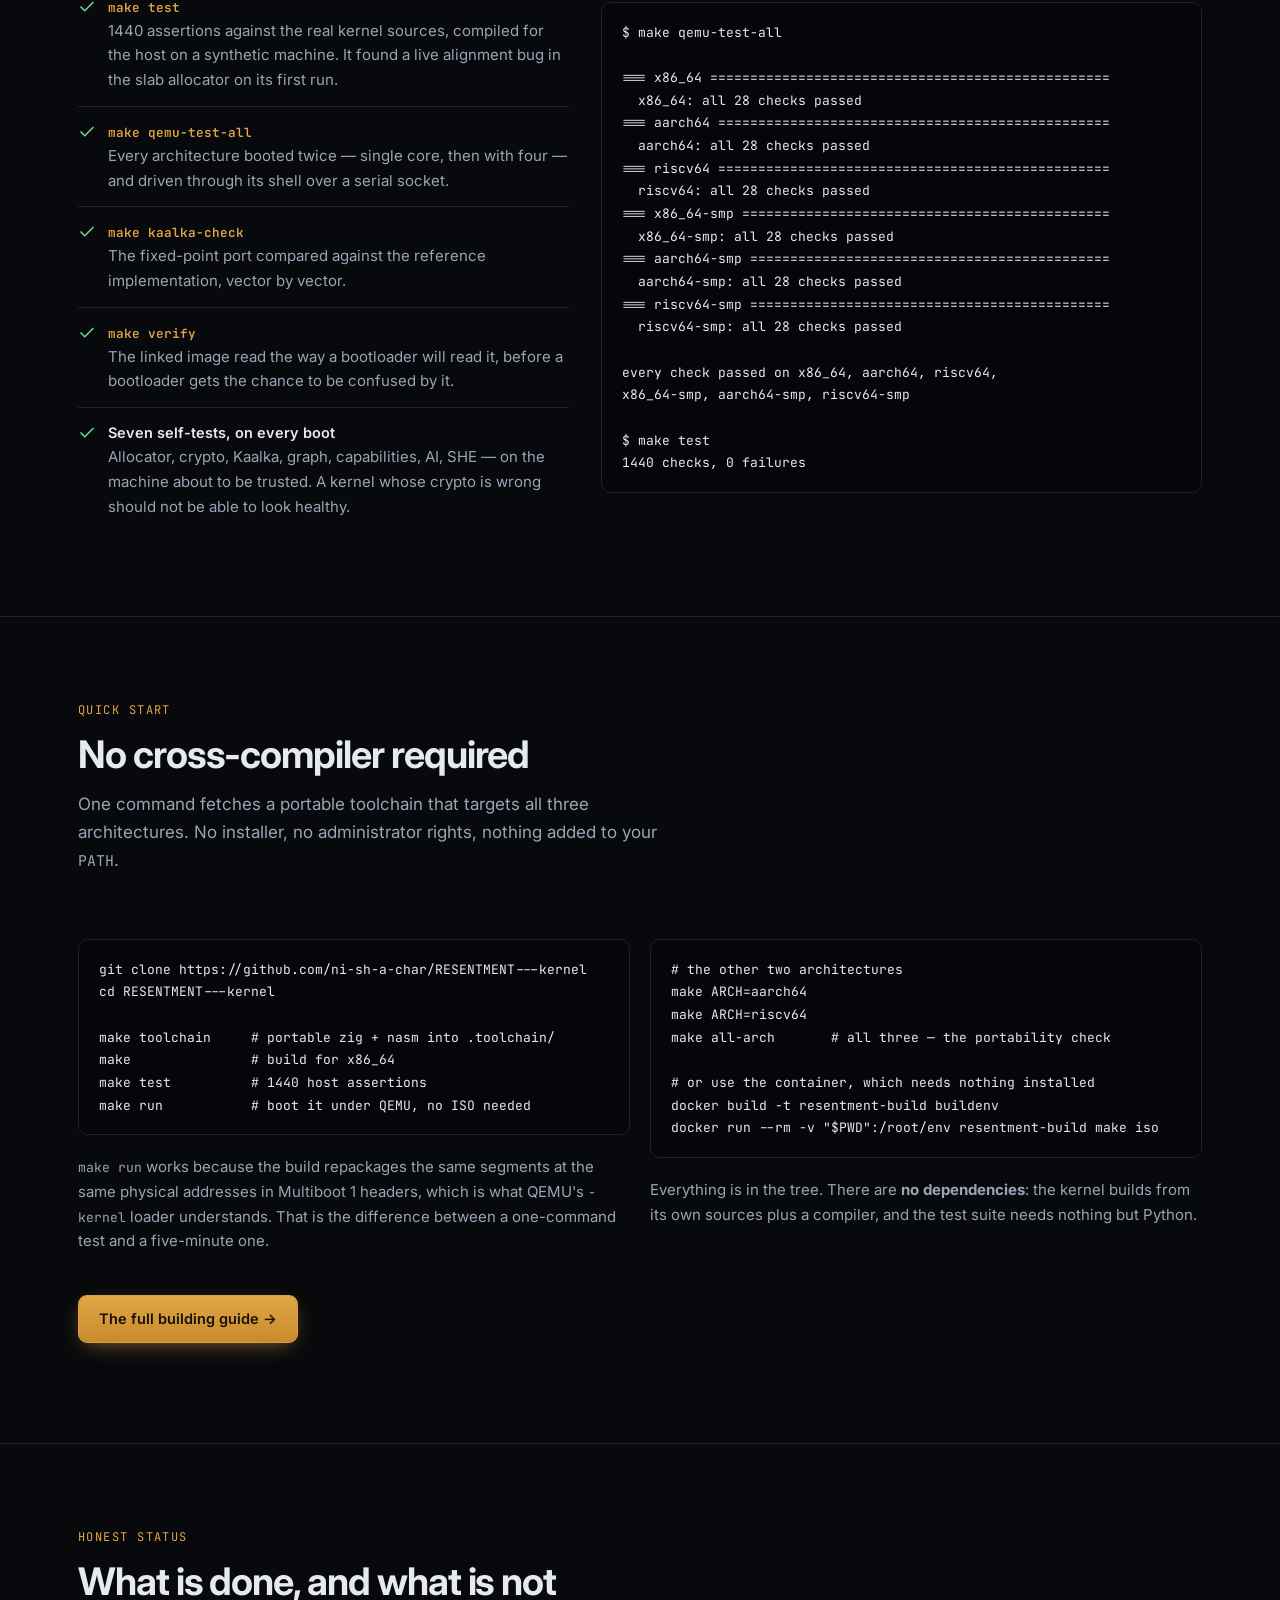
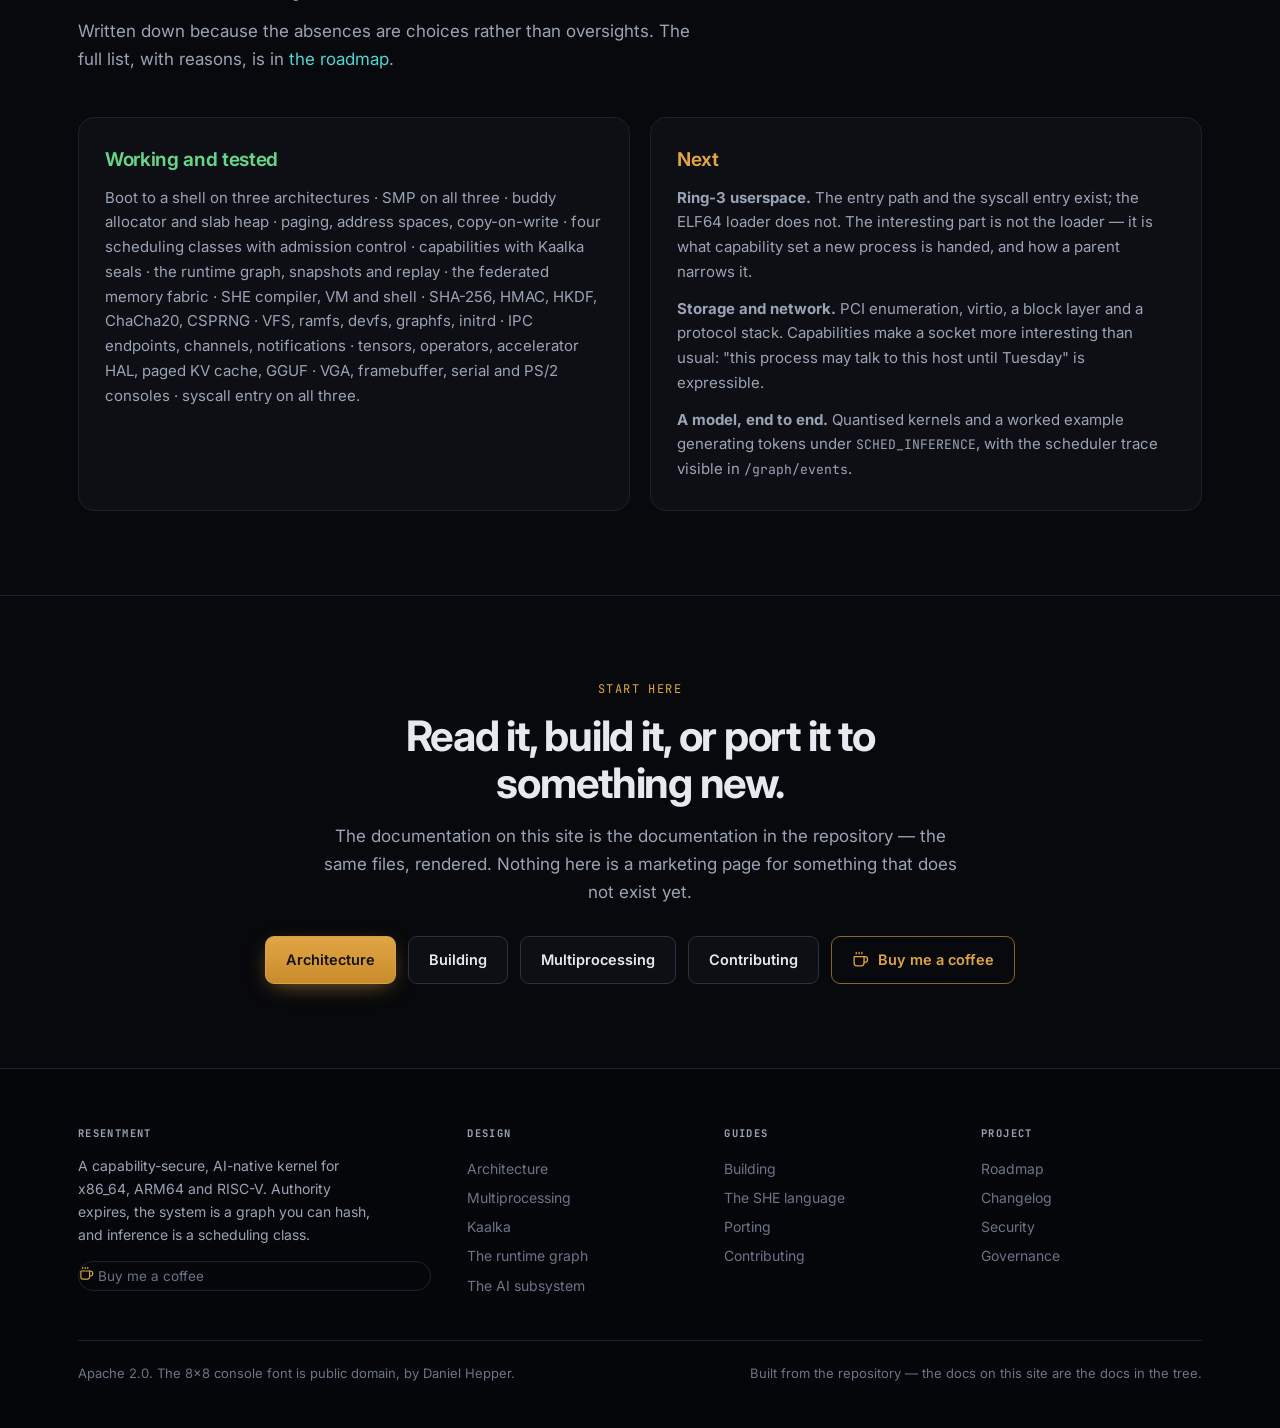
==== commit 1f0bea42: "Put the preview card at the top of the README, and add a support link The card was generated for soc" ====
--- a/web/index.html
+++ b/web/index.html
@@ -469,6 +469,10 @@
       <a class="btn" href="building.html">Building</a>
       <a class="btn" href="smp.html">Multiprocessing</a>
       <a class="btn" href="contributing.html">Contributing</a>
+      <a class="btn coffee" href="https://buymeacoffee.com/piyushmishra00" target="_blank" rel="noopener">
+        <svg viewBox="0 0 24 24" fill="none" stroke="currentColor" stroke-width="1.8" stroke-linecap="round" stroke-linejoin="round" aria-hidden="true"><path d="M17 8h1a4 4 0 0 1 0 8h-1"/><path d="M3 8h14v9a4 4 0 0 1-4 4H7a4 4 0 0 1-4-4z"/><path d="M6 2v2M10 2v2M14 2v2"/></svg>
+        Buy me a coffee
+      </a>
     </div>
   </div>
 </section>
@@ -479,6 +483,10 @@
       <div>
         <h5>RESENTMENT</h5>
         <p class="about">A capability-secure, AI-native kernel for x86_64, ARM64 and RISC-V. Authority expires, the system is a graph you can hash, and inference is a scheduling class.</p>
+        <a class="support-line" href="https://buymeacoffee.com/piyushmishra00" target="_blank" rel="noopener">
+          <svg viewBox="0 0 24 24" fill="none" stroke="currentColor" stroke-width="1.8" stroke-linecap="round" stroke-linejoin="round" aria-hidden="true"><path d="M17 8h1a4 4 0 0 1 0 8h-1"/><path d="M3 8h14v9a4 4 0 0 1-4 4H7a4 4 0 0 1-4-4z"/><path d="M6 2v2M10 2v2M14 2v2"/></svg>
+          Buy me a coffee
+        </a>
       </div>
       <div>
         <h5>Design</h5>
--- a/web/style.css
+++ b/web/style.css
@@ -218,6 +218,33 @@
   box-shadow: 0 6px 22px -8px color-mix(in srgb, var(--brass) 70%, transparent);
 }
 .btn.primary:hover { filter: brightness(1.06); }
+
+/* Support. Brass outline on the page ground rather than the platform's own
+   yellow, so it belongs to this palette instead of shouting over it. It is a
+   quiet offer, not a call to action competing with the documentation. */
+.btn.coffee {
+  background: transparent;
+  border-color: var(--brass-dim);
+  color: var(--brass);
+}
+.btn.coffee:hover {
+  border-color: var(--brass);
+  background: color-mix(in srgb, var(--brass) 10%, transparent);
+}
+.btn.coffee svg { width: 17px; height: 17px; }
+
+/* The same offer in the footer, at the weight of a footnote. */
+.support-line {
+  display: inline-flex; align-items: center; gap: 8px;
+  color: var(--fg-faint); font-size: 13.5px;
+  border: 1px solid var(--line); border-radius: 999px;
+  padding: 6px 14px; margin-top: 14px;
+  transition: .15s ease;
+}
+.support-line:hover {
+  color: var(--brass); border-color: var(--brass-dim); text-decoration: none;
+}
+.support-line svg { width: 15px; height: 15px; color: var(--brass); }
 
 .hero-meta {
   margin-top: 34px; display: flex; flex-wrap: wrap; gap: 10px 26px;
